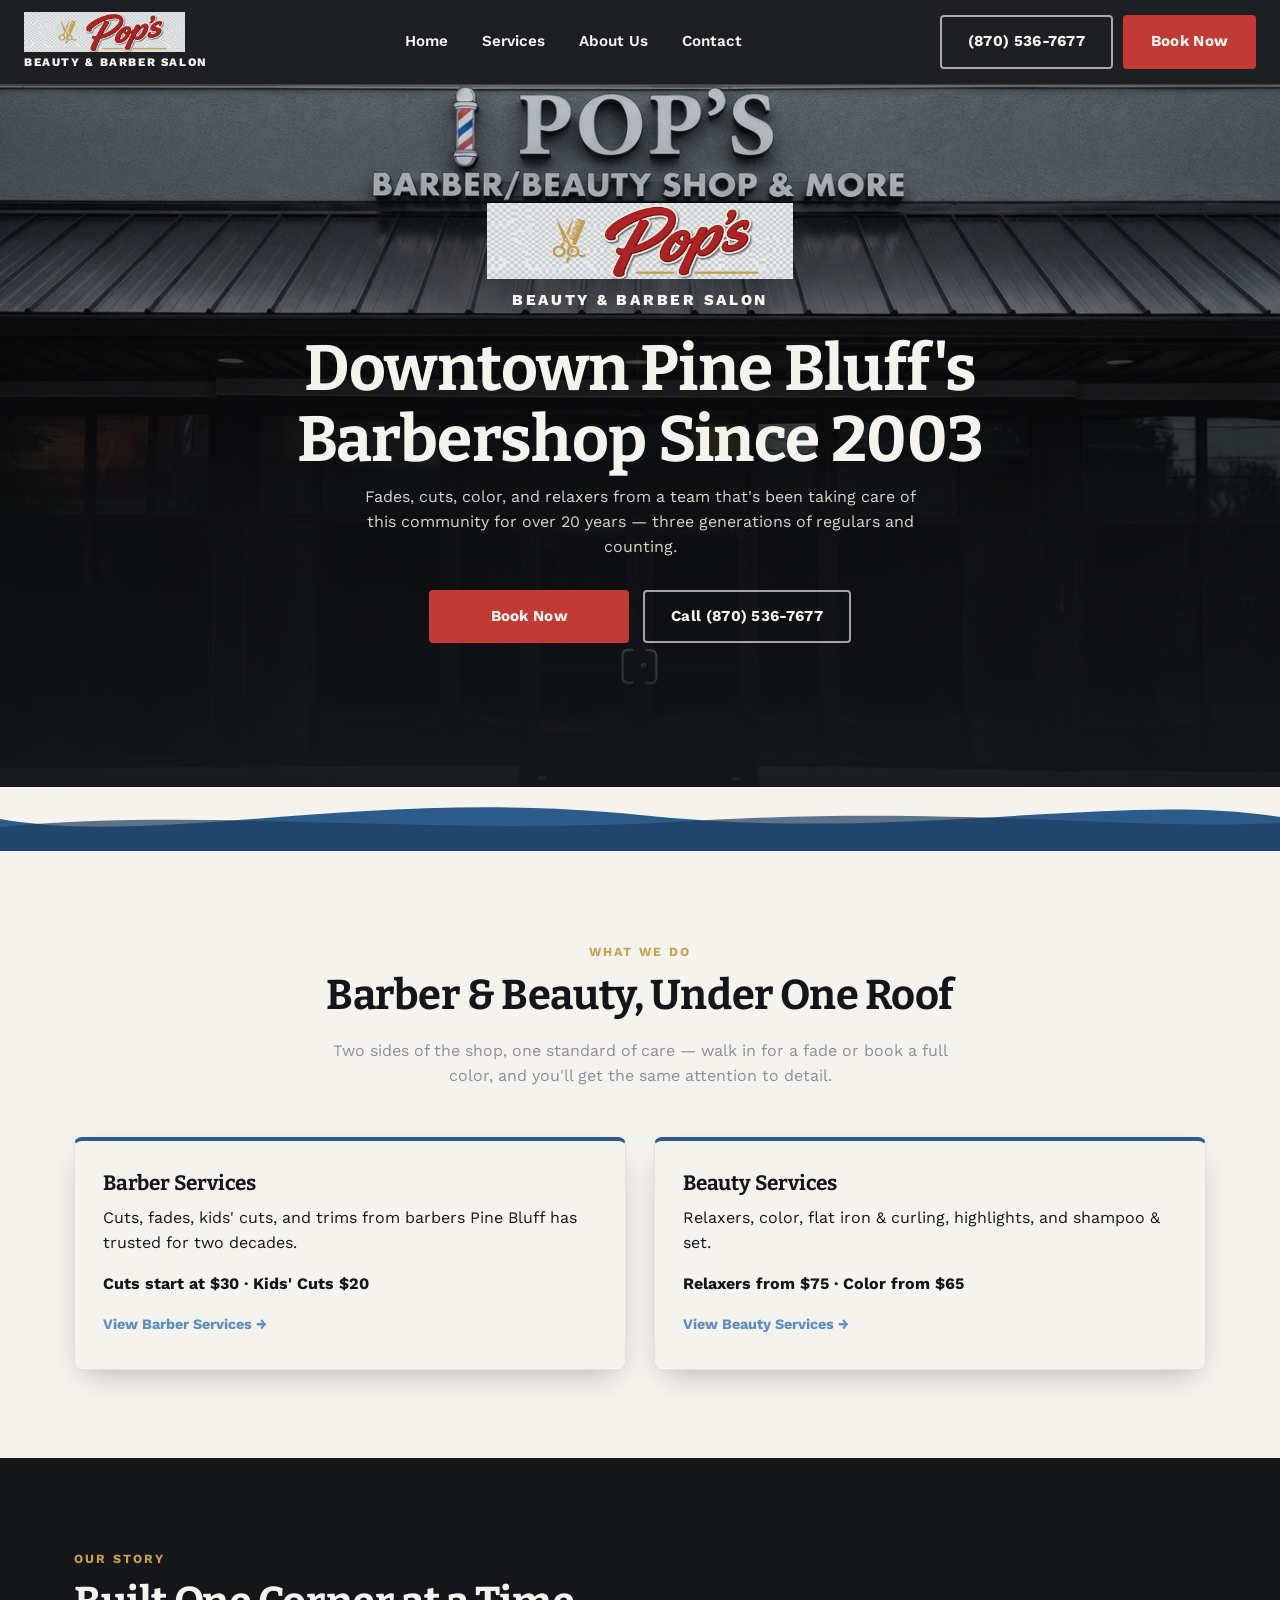
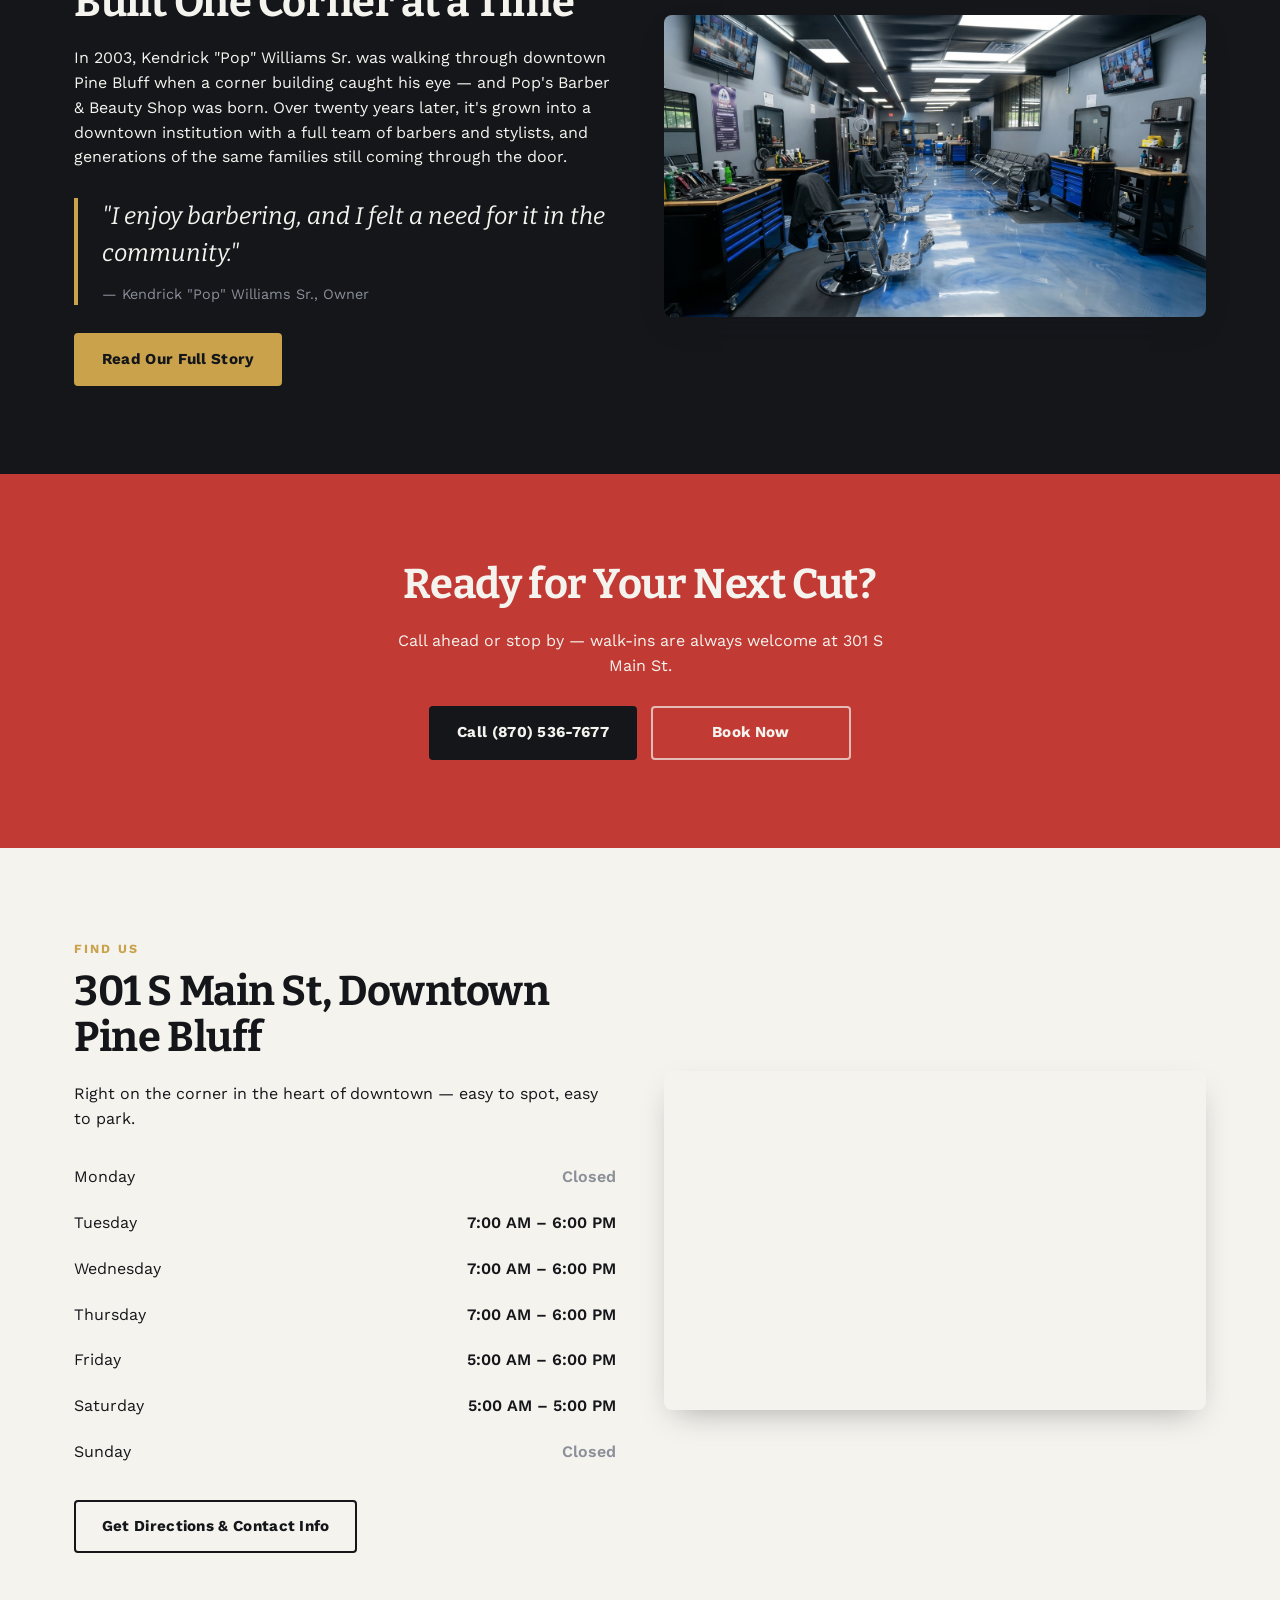
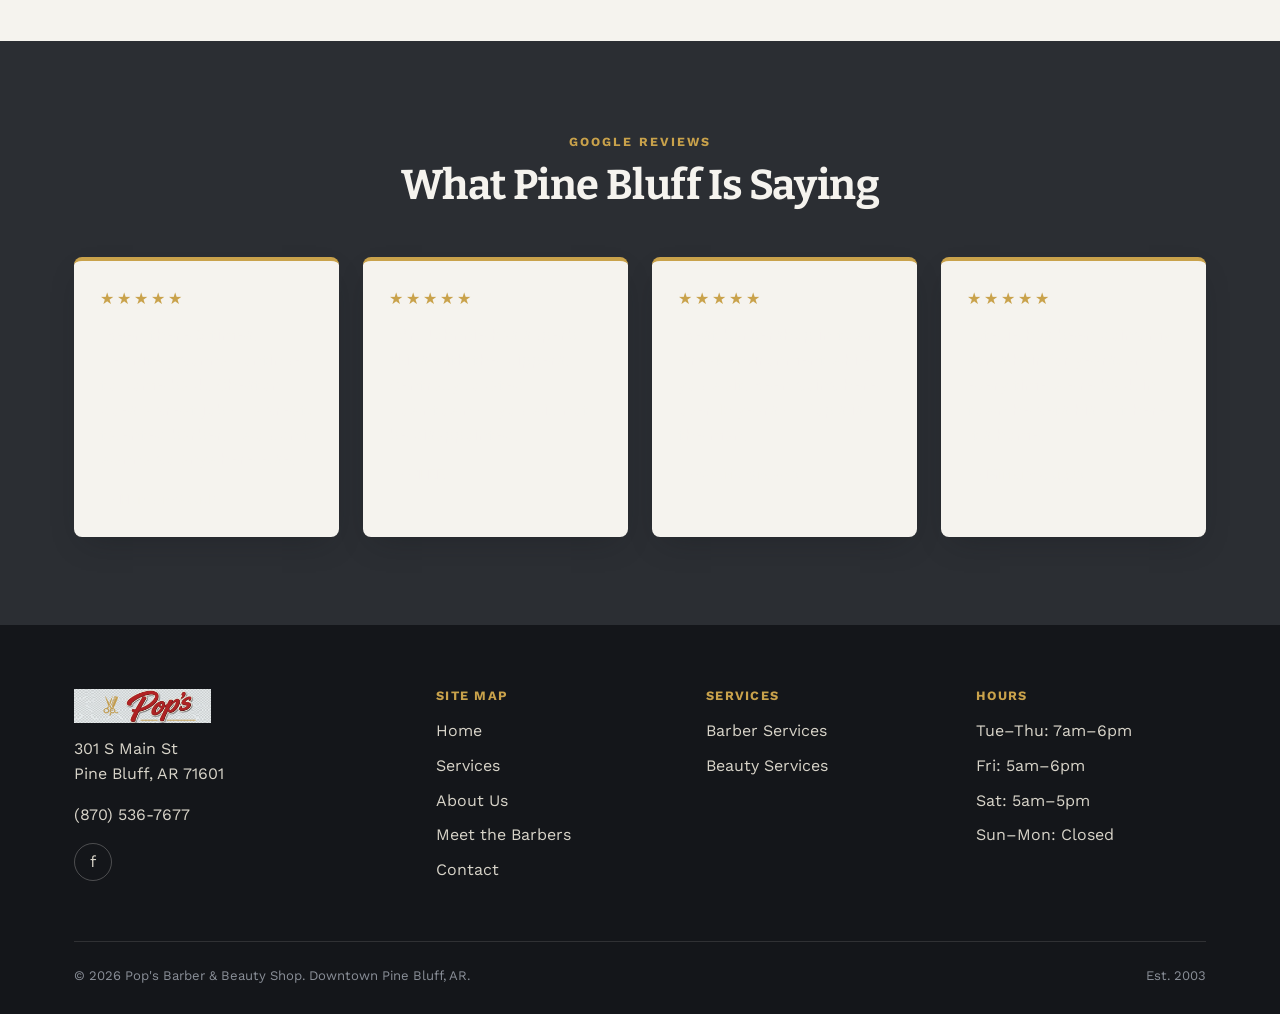
==== index.html @ 94d7596c "Add files via upload" ====
<!DOCTYPE html>
<html lang="en">
<head>
<meta charset="UTF-8">
<meta name="viewport" content="width=device-width, initial-scale=1.0">
<title>Pop's Barber & Beauty Shop | Downtown Pine Bluff, AR Since 2003</title>
<meta name="description" content="Pop's Barber & Beauty Shop has been downtown Pine Bluff's barbershop and beauty salon since 2003. Cuts, fades, color, relaxers & more at 301 S Main St. Call (870) 536-7677.">
<link rel="canonical" href="https://www.popsbarberandbeauty.com/">

<!-- Open Graph -->
<meta property="og:type" content="website">
<meta property="og:title" content="Pop's Barber & Beauty Shop | Downtown Pine Bluff, AR">
<meta property="og:description" content="A downtown Pine Bluff institution since 2003. Barber cuts, beauty services, and a community that's been coming back for over 20 years.">
<meta property="og:image" content="https://www.popsbarberandbeauty.com/assets/images/hero-exterior.webp">
<meta property="og:url" content="https://www.popsbarberandbeauty.com/">
<meta name="twitter:card" content="summary_large_image">

<link rel="preconnect" href="https://fonts.googleapis.com">
<link rel="preconnect" href="https://fonts.gstatic.com" crossorigin>
<link href="https://fonts.googleapis.com/css2?family=Bitter:wght@600;700;800&family=Work+Sans:wght@400;500;600;700;800&display=swap" rel="stylesheet">
<link rel="stylesheet" href="css/style.css">

<script type="application/ld+json">
{
  "@context": "https://schema.org",
  "@type": "HairSalon",
  "name": "Pop's Barber & Beauty Shop",
  "alternateName": "Pop's Barber/Beauty Shop & More",
  "image": "https://www.popsbarberandbeauty.com/assets/images/hero-exterior.webp",
  "telephone": "+1-870-536-7677",
  "priceRange": "$$",
  "address": {
    "@type": "PostalAddress",
    "streetAddress": "301 S Main St",
    "addressLocality": "Pine Bluff",
    "addressRegion": "AR",
    "postalCode": "71601",
    "addressCountry": "US"
  },
  "geo": { "@type": "GeoCoordinates", "latitude": 34.227029, "longitude": -92.003037 },
  "url": "https://www.popsbarberandbeauty.com/",
  "sameAs": ["https://www.facebook.com/PopsShop7677/"],
  "foundingDate": "2003",
  "founder": { "@type": "Person", "name": "Kendrick \"Pop\" Williams Sr." },
  "openingHoursSpecification": [
    { "@type": "OpeningHoursSpecification", "dayOfWeek": ["Tuesday","Wednesday","Thursday"], "opens": "07:00", "closes": "18:00" },
    { "@type": "OpeningHoursSpecification", "dayOfWeek": "Friday", "opens": "05:00", "closes": "18:00" },
    { "@type": "OpeningHoursSpecification", "dayOfWeek": "Saturday", "opens": "05:00", "closes": "17:00" }
  ]
}
</script>
</head>
<body>

<!-- ================= HEADER ================= -->
<header class="site-header">
  <div class="header-inner">
    <a href="index.html" class="brand">
      <img src="assets/images/logo.webp" alt="Pop's Barber & Beauty Shop" class="brand-logo">
      <span class="brand-tagline">Beauty &amp; Barber Salon</span>
    </a>

    <nav class="main-nav" aria-label="Primary">
      <ul>
        <li><a href="index.html">Home</a></li>
        <li class="has-dropdown">
          <a href="services.html">Services</a>
          <ul class="dropdown">
            <li><a href="services.html#barber">Barber Services</a></li>
            <li><a href="services.html#beauty">Beauty Services</a></li>
          </ul>
        </li>
        <li class="has-dropdown">
          <a href="about.html">About Us</a>
          <ul class="dropdown">
            <li><a href="about.html">Our Story</a></li>
            <li><a href="team.html">Meet the Barbers</a></li>
          </ul>
        </li>
        <li><a href="contact.html">Contact</a></li>
      </ul>
    </nav>

    <div class="header-actions">
      <a href="tel:+18705367677" class="btn btn-ghost header-call">(870) 536-7677</a>
      <a href="contact.html#book" class="btn btn-primary">Book Now</a>
    </div>

    <button class="hamburger" id="hamburgerBtn" aria-label="Open menu" aria-expanded="false" aria-controls="mobileMenu">
      <span></span><span></span><span></span>
    </button>
  </div>

  <div class="mobile-menu" id="mobileMenu">
    <div class="container">
      <ul class="mobile-accordion">
        <li><a class="mobile-top-link" href="index.html">Home</a></li>
        <li>
          <button class="mobile-accordion-toggle" aria-expanded="false" aria-controls="mobileServices">
            Services <span class="chev">&#9662;</span>
          </button>
          <ul class="mobile-sub" id="mobileServices">
            <li><a href="services.html#barber">Barber Services</a></li>
            <li><a href="services.html#beauty">Beauty Services</a></li>
          </ul>
        </li>
        <li>
          <button class="mobile-accordion-toggle" aria-expanded="false" aria-controls="mobileAbout">
            About Us <span class="chev">&#9662;</span>
          </button>
          <ul class="mobile-sub" id="mobileAbout">
            <li><a href="about.html">Our Story</a></li>
            <li><a href="team.html">Meet the Barbers</a></li>
          </ul>
        </li>
        <li><a class="mobile-top-link" href="contact.html">Contact</a></li>
      </ul>
      <div class="mobile-cta-row">
        <a href="tel:+18705367677" class="btn btn-ghost">Call (870) 536-7677</a>
        <a href="contact.html#book" class="btn btn-primary">Book Now</a>
      </div>
    </div>
  </div>
</header>

<!-- ================= HERO ================= -->
<section class="hero" style="background-image:url('assets/images/hero-exterior.webp');">
  <div class="hero-inner">
    <img src="assets/images/logo.webp" alt="" class="hero-logo">
    <p class="hero-tagline">Beauty &amp; Barber Salon</p>
    <h1 class="hero-headline">Downtown Pine Bluff's Barbershop Since 2003</h1>
    <p class="hero-sub">Fades, cuts, color, and relaxers from a team that's been taking care of this community for over 20 years — three generations of regulars and counting.</p>
    <div class="hero-ctas">
      <a href="contact.html#book" class="btn btn-primary">Book Now</a>
      <a href="tel:+18705367677" class="btn btn-ghost">Call (870) 536-7677</a>
    </div>
  </div>
</section>

<div class="wave-divider">
  <svg viewBox="0 0 1200 64" preserveAspectRatio="none" xmlns="http://www.w3.org/2000/svg">
    <path d="M0,32 C150,60 350,0 600,28 C850,56 1050,4 1200,30 L1200,64 L0,64 Z" fill="#2E5C8A"></path>
    <path d="M0,40 C200,20 400,50 650,34 C900,18 1050,44 1200,36 L1200,64 L0,64 Z" fill="#1D3E5E" opacity="0.7"></path>
  </svg>
</div>

<!-- ================= SERVICES TEASER ================= -->
<section>
  <div class="container">
    <div class="section-head">
      <span class="eyebrow">What We Do</span>
      <h2>Barber &amp; Beauty, Under One Roof</h2>
      <p>Two sides of the shop, one standard of care — walk in for a fade or book a full color, and you'll get the same attention to detail.</p>
    </div>
    <div class="grid-3" style="grid-template-columns: 1fr 1fr;">
      <div class="card">
        <h3>Barber Services</h3>
        <p>Cuts, fades, kids' cuts, and trims from barbers Pine Bluff has trusted for two decades.</p>
        <p style="font-weight:700;">Cuts start at $30 &middot; Kids' Cuts $20</p>
        <a href="services.html#barber" class="card-link">View Barber Services &rarr;</a>
      </div>
      <div class="card">
        <h3>Beauty Services</h3>
        <p>Relaxers, color, flat iron &amp; curling, highlights, and shampoo &amp; set.</p>
        <p style="font-weight:700;">Relaxers from $75 &middot; Color from $65</p>
        <a href="services.html#beauty" class="card-link">View Beauty Services &rarr;</a>
      </div>
    </div>
  </div>
</section>

<!-- ================= ABOUT TEASER ================= -->
<section class="section-dark">
  <div class="container grid-2">
    <div>
      <span class="eyebrow">Our Story</span>
      <h2>Built One Corner at a Time</h2>
      <p>In 2003, Kendrick "Pop" Williams Sr. was walking through downtown Pine Bluff when a corner building caught his eye — and Pop's Barber &amp; Beauty Shop was born. Over twenty years later, it's grown into a downtown institution with a full team of barbers and stylists, and generations of the same families still coming through the door.</p>
      <blockquote class="pull-quote">
        "I enjoy barbering, and I felt a need for it in the community."
        <cite>— Kendrick "Pop" Williams Sr., Owner</cite>
      </blockquote>
      <a href="about.html" class="btn btn-brass">Read Our Full Story</a>
    </div>
    <div>
      <img src="assets/images/interior-wide-shot.webp" alt="Inside Pop's Barber & Beauty Shop, downtown Pine Bluff, Arkansas" style="border-radius:8px; box-shadow: var(--shadow-card);">
    </div>
  </div>
</section>

<!-- ================= BOOKING / CTA BAND ================= -->
<section class="cta-band">
  <div class="container">
    <h2>Ready for Your Next Cut?</h2>
    <p style="max-width:520px;margin:0 auto 28px;">Call ahead or stop by — walk-ins are always welcome at 301 S Main St.</p>
    <div class="hero-ctas">
      <a href="tel:+18705367677" class="btn" style="background:var(--ink);color:var(--cream);">Call (870) 536-7677</a>
      <a href="contact.html#book" class="btn btn-ghost">Book Now</a>
    </div>
  </div>
</section>

<!-- ================= LOCATION & HOURS ================= -->
<section>
  <div class="container grid-2">
    <div>
      <span class="eyebrow">Find Us</span>
      <h2>301 S Main St, Downtown Pine Bluff</h2>
      <p>Right on the corner in the heart of downtown — easy to spot, easy to park.</p>
      <table class="hours-table" style="margin:24px 0; color:var(--ink);">
        <tr class="closed"><td>Monday</td><td>Closed</td></tr>
        <tr><td>Tuesday</td><td>7:00 AM – 6:00 PM</td></tr>
        <tr><td>Wednesday</td><td>7:00 AM – 6:00 PM</td></tr>
        <tr><td>Thursday</td><td>7:00 AM – 6:00 PM</td></tr>
        <tr><td>Friday</td><td>5:00 AM – 6:00 PM</td></tr>
        <tr><td>Saturday</td><td>5:00 AM – 5:00 PM</td></tr>
        <tr class="closed"><td>Sunday</td><td>Closed</td></tr>
      </table>
      <a href="contact.html" class="btn btn-outline-dark">Get Directions &amp; Contact Info</a>
    </div>
    <div>
      <iframe class="map-frame" loading="lazy" referrerpolicy="no-referrer-when-downgrade"
        src="https://www.google.com/maps?q=301+S+Main+St,+Pine+Bluff,+AR+71601&output=embed"
        title="Map to Pop's Barber & Beauty Shop"></iframe>
    </div>
  </div>
</section>

<!-- ================= REVIEWS ================= -->
<section class="section-charcoal">
  <div class="container">
    <div class="section-head">
      <span class="eyebrow">Google Reviews</span>
      <h2>What Pine Bluff Is Saying</h2>
    </div>
    <div class="review-grid">
      <div class="review-card">
        <div class="stars">&#9733;&#9733;&#9733;&#9733;&#9733;</div>
        <p>"Been there 3 times. Definitely gonna continue to come back. Cheston does a great job — a great, talented barber. I wouldn't wanna go anywhere else."</p>
        <div class="review-author">— Hunter Couch</div>
      </div>
      <div class="review-card">
        <div class="stars">&#9733;&#9733;&#9733;&#9733;&#9733;</div>
        <p>"Mr. Johnnie has superb skills with the clippers. Centrally located downtown — you will not be disappointed."</p>
        <div class="review-author">— VLEE</div>
      </div>
      <div class="review-card">
        <div class="stars">&#9733;&#9733;&#9733;&#9733;&#9733;</div>
        <p>"Best barbershop in town. Great environment while you wait. Been going here over 15 years — Pop's is the man."</p>
        <div class="review-author">— Cedric Graves</div>
      </div>
      <div class="review-card">
        <div class="stars">&#9733;&#9733;&#9733;&#9733;&#9733;</div>
        <p>"Stevie has been doing my son's hair for years, and every time we're back in town he gets his cut here. It's home."</p>
        <div class="review-author">— Miriam Suggs</div>
      </div>
    </div>
  </div>
</section>

<!-- ================= FOOTER / SITEMAP ================= -->
<footer class="site-footer">
  <div class="container">
    <div class="footer-grid">
      <div class="footer-col">
        <img src="assets/images/logo.webp" alt="Pop's Barber & Beauty Shop" class="footer-logo">
        <p>301 S Main St<br>Pine Bluff, AR 71601</p>
        <p><a href="tel:+18705367677">(870) 536-7677</a></p>
        <div class="footer-social">
          <a href="https://www.facebook.com/PopsShop7677/" aria-label="Pop's on Facebook" target="_blank" rel="noopener">f</a>
        </div>
      </div>
      <div class="footer-col">
        <h4>Site Map</h4>
        <ul>
          <li><a href="index.html">Home</a></li>
          <li><a href="services.html">Services</a></li>
          <li><a href="about.html">About Us</a></li>
          <li><a href="team.html">Meet the Barbers</a></li>
          <li><a href="contact.html">Contact</a></li>
        </ul>
      </div>
      <div class="footer-col">
        <h4>Services</h4>
        <ul>
          <li><a href="services.html#barber">Barber Services</a></li>
          <li><a href="services.html#beauty">Beauty Services</a></li>
        </ul>
      </div>
      <div class="footer-col">
        <h4>Hours</h4>
        <ul>
          <li>Tue–Thu: 7am–6pm</li>
          <li>Fri: 5am–6pm</li>
          <li>Sat: 5am–5pm</li>
          <li>Sun–Mon: Closed</li>
        </ul>
      </div>
    </div>
    <div class="footer-bottom">
      <span>&copy; 2026 Pop's Barber &amp; Beauty Shop. Downtown Pine Bluff, AR.</span>
      <span>Est. 2003</span>
    </div>
  </div>
</footer>

<script src="js/main.js"></script>
</body>
</html>
---- css/style.css ----
/* =========================================================
   POP'S BARBER & BEAUTY SHOP — Design System
   Palette pulled from the shop's own logo (red/brass) and
   the actual epoxy floor in the shop (marble blue).
   ========================================================= */

:root {
  --ink: #14161A;
  --ink-soft: #1F2227;
  --charcoal: #2B2E33;
  --slate: #8A8F98;
  --cream: #F5F3EE;
  --cream-dim: #D8D4C9;
  --pop-red: #C23A34;
  --pop-red-dark: #8F2A26;
  --brass: #C9A24B;
  --brass-light: #E4C878;
  --marble-blue: #2E5C8A;
  --marble-blue-light: #5B8FC0;
  --marble-blue-dark: #1D3E5E;

  --font-display: "Bitter", Georgia, serif;
  --font-body: "Work Sans", -apple-system, BlinkMacSystemFont, sans-serif;

  --radius-sm: 4px;
  --radius-md: 8px;
  --header-h: 84px;

  --shadow-card: 0 12px 30px -12px rgba(20, 22, 26, 0.35);
}

* { box-sizing: border-box; }

html {
  scroll-behavior: smooth;
  scroll-padding-top: calc(var(--header-h) + 16px);
}

@media (prefers-reduced-motion: reduce) {
  html { scroll-behavior: auto; }
  * { animation-duration: 0.001ms !important; transition-duration: 0.001ms !important; }
}

body {
  margin: 0;
  font-family: var(--font-body);
  background: var(--cream);
  color: var(--ink);
  line-height: 1.55;
  -webkit-font-smoothing: antialiased;
}

img { max-width: 100%; display: block; }

a { color: inherit; text-decoration: none; }

h1, h2, h3, h4 {
  font-family: var(--font-display);
  font-weight: 700;
  line-height: 1.1;
  margin: 0 0 0.5em;
  letter-spacing: -0.01em;
}

h1 { font-size: clamp(2.4rem, 5vw, 4rem); }
h2 { font-size: clamp(1.9rem, 3.4vw, 2.6rem); }
h3 { font-size: 1.3rem; }

p { margin: 0 0 1em; }

.eyebrow {
  display: inline-block;
  font-family: var(--font-body);
  font-size: 0.78rem;
  font-weight: 700;
  letter-spacing: 0.16em;
  text-transform: uppercase;
  color: var(--brass);
  margin-bottom: 0.9em;
}

.container {
  max-width: 1180px;
  margin: 0 auto;
  padding: 0 24px;
}

:focus-visible {
  outline: 3px solid var(--brass);
  outline-offset: 3px;
}

/* ---------- Buttons ---------- */
.btn {
  display: inline-flex;
  align-items: center;
  justify-content: center;
  gap: 0.5em;
  padding: 0.85em 1.7em;
  border-radius: var(--radius-sm);
  font-weight: 700;
  font-size: 0.95rem;
  letter-spacing: 0.02em;
  border: 2px solid transparent;
  cursor: pointer;
  transition: transform 0.15s ease, background 0.15s ease, border-color 0.15s ease, color 0.15s ease;
}
.btn:hover { transform: translateY(-2px); }

.btn-primary {
  background: var(--pop-red);
  color: var(--cream);
  border-color: var(--pop-red);
}
.btn-primary:hover { background: var(--pop-red-dark); border-color: var(--pop-red-dark); }

.btn-ghost {
  background: transparent;
  color: var(--cream);
  border-color: rgba(245, 243, 238, 0.65);
}
.btn-ghost:hover { background: rgba(245, 243, 238, 0.12); border-color: var(--cream); }

.btn-outline-dark {
  background: transparent;
  color: var(--ink);
  border-color: var(--ink);
}
.btn-outline-dark:hover { background: var(--ink); color: var(--cream); }

.btn-brass {
  background: var(--brass);
  color: var(--ink);
  border-color: var(--brass);
}
.btn-brass:hover { background: var(--brass-light); border-color: var(--brass-light); }

/* =========================================================
   HEADER / NAV
   ========================================================= */
.site-header {
  position: sticky;
  top: 0;
  z-index: 100;
  background: rgba(20, 22, 26, 0.96);
  backdrop-filter: blur(6px);
  border-bottom: 1px solid rgba(201, 162, 75, 0.25);
}

.header-inner {
  max-width: 1280px;
  margin: 0 auto;
  padding: 0 24px;
  height: var(--header-h);
  display: flex;
  align-items: center;
  justify-content: space-between;
  gap: 24px;
}

.brand {
  display: flex;
  flex-direction: column;
  align-items: flex-start;
  gap: 2px;
  flex-shrink: 0;
}
.brand-logo { height: 40px; width: auto; }
.brand-tagline {
  color: var(--cream);
  font-weight: 800;
  font-size: 0.72rem;
  letter-spacing: 0.14em;
  text-transform: uppercase;
}

.main-nav { display: flex; }
.main-nav > ul {
  list-style: none;
  display: flex;
  gap: 6px;
  margin: 0;
  padding: 0;
}
.main-nav > ul > li { position: relative; }
.main-nav > ul > li > a {
  display: block;
  padding: 10px 14px;
  color: var(--cream);
  font-weight: 600;
  font-size: 0.95rem;
  border-radius: var(--radius-sm);
  position: relative;
}
.main-nav > ul > li > a::after {
  content: "";
  position: absolute;
  left: 14px;
  right: 14px;
  bottom: 6px;
  height: 2px;
  background: var(--brass);
  transform: scaleX(0);
  transform-origin: left;
  transition: transform 0.2s ease;
}
.main-nav > ul > li > a:hover::after,
.main-nav > ul > li.open > a::after { transform: scaleX(1); }

.dropdown {
  list-style: none;
  margin: 0;
  padding: 10px;
  position: absolute;
  top: calc(100% + 10px);
  left: 0;
  min-width: 220px;
  background: var(--ink-soft);
  border: 1px solid rgba(201, 162, 75, 0.3);
  border-top: 3px solid var(--marble-blue);
  border-radius: var(--radius-md);
  box-shadow: var(--shadow-card);
  opacity: 0;
  visibility: hidden;
  transform: translateY(6px);
  transition: opacity 0.18s ease, transform 0.18s ease, visibility 0.18s ease;
}
.has-dropdown:hover > .dropdown,
.has-dropdown:focus-within > .dropdown {
  opacity: 1;
  visibility: visible;
  transform: translateY(0);
}
.dropdown li a {
  display: block;
  padding: 10px 12px;
  border-radius: var(--radius-sm);
  color: var(--cream-dim);
  font-size: 0.9rem;
  font-weight: 500;
}
.dropdown li a:hover { background: rgba(201, 162, 75, 0.14); color: var(--brass-light); }

.header-actions { display: flex; align-items: center; gap: 10px; flex-shrink: 0; }
.header-call { white-space: nowrap; }

.hamburger {
  display: none;
  flex-direction: column;
  justify-content: center;
  gap: 5px;
  width: 40px;
  height: 40px;
  background: transparent;
  border: 1px solid rgba(245,243,238,0.4);
  border-radius: var(--radius-sm);
  cursor: pointer;
}
.hamburger span {
  display: block;
  height: 2px;
  background: var(--cream);
  margin: 0 8px;
  transition: transform 0.2s ease, opacity 0.2s ease;
}
.hamburger[aria-expanded="true"] span:nth-child(1) { transform: translateY(7px) rotate(45deg); }
.hamburger[aria-expanded="true"] span:nth-child(2) { opacity: 0; }
.hamburger[aria-expanded="true"] span:nth-child(3) { transform: translateY(-7px) rotate(-45deg); }

.mobile-menu {
  display: none;
  background: var(--ink-soft);
  border-top: 1px solid rgba(201,162,75,0.2);
}
.mobile-menu.open { display: block; }
.mobile-menu .container { padding: 18px 24px 28px; }
.mobile-accordion { list-style: none; margin: 0; padding: 0; }
.mobile-accordion > li { border-bottom: 1px solid rgba(245,243,238,0.08); }
.mobile-top-link, .mobile-accordion-toggle {
  width: 100%;
  display: flex;
  align-items: center;
  justify-content: space-between;
  background: none;
  border: none;
  color: var(--cream);
  font-family: var(--font-body);
  font-size: 1rem;
  font-weight: 600;
  padding: 14px 4px;
  cursor: pointer;
  text-align: left;
}
.mobile-accordion-toggle .chev { transition: transform 0.2s ease; color: var(--brass); }
.mobile-accordion-toggle[aria-expanded="true"] .chev { transform: rotate(180deg); }
.mobile-sub {
  list-style: none;
  margin: 0 0 12px;
  padding: 0 0 0 14px;
  display: none;
}
.mobile-sub.open { display: block; }
.mobile-sub li a { display: block; padding: 10px 0; color: var(--cream-dim); font-size: 0.92rem; }
.mobile-cta-row { display: flex; flex-direction: column; gap: 10px; margin-top: 16px; }

@media (max-width: 900px) {
  .main-nav, .header-actions { display: none; }
  .hamburger { display: flex; }
}

/* =========================================================
   HERO
   ========================================================= */
.hero {
  position: relative;
  min-height: 78vh;
  display: flex;
  align-items: flex-end;
  background-color: var(--ink);
  background-size: cover;
  background-position: center;
  overflow: hidden;
}
.hero::before {
  content: "";
  position: absolute;
  inset: 0;
  background: linear-gradient(180deg, rgba(20,22,26,0.15) 0%, rgba(20,22,26,0.35) 45%, rgba(20,22,26,0.92) 100%);
}
.hero-inner {
  position: relative;
  z-index: 2;
  width: 100%;
  padding: 0 24px 56px;
  max-width: 1180px;
  margin: 0 auto;
  text-align: center;
  color: var(--cream);
}
.hero-logo { height: 76px; width: auto; margin: 0 auto 10px; }
.hero-tagline {
  font-weight: 800;
  letter-spacing: 0.18em;
  text-transform: uppercase;
  font-size: 0.95rem;
  margin-bottom: 22px;
}
.hero-headline { max-width: 780px; margin: 0 auto 10px; }
.hero-sub { max-width: 560px; margin: 0 auto 30px; color: var(--cream-dim); }
.hero-ctas { display: flex; flex-wrap: wrap; gap: 14px; justify-content: center; }
.hero-ctas .btn { min-width: 200px; }

/* Signature marble-wave divider — echoes the real epoxy floor */
.wave-divider {
  display: block;
  width: 100%;
  height: 64px;
  line-height: 0;
}
.wave-divider svg { width: 100%; height: 100%; display: block; }

/* =========================================================
   SECTIONS (shared)
   ========================================================= */
section { padding: 88px 0; }
.section-dark { background: var(--ink); color: var(--cream); }
.section-charcoal { background: var(--charcoal); color: var(--cream); }
.section-head { max-width: 640px; margin: 0 auto 48px; text-align: center; }
.section-head p { color: var(--slate); }
.section-dark .section-head p, .section-charcoal .section-head p { color: var(--cream-dim); }

.grid-3 { display: grid; grid-template-columns: repeat(3, 1fr); gap: 28px; }
.grid-2 { display: grid; grid-template-columns: 1fr 1fr; gap: 48px; align-items: center; }
@media (max-width: 860px) {
  .grid-3 { grid-template-columns: 1fr; }
  .grid-2 { grid-template-columns: 1fr; gap: 32px; }
}

/* Service teaser cards */
.card {
  background: var(--cream);
  border: 1px solid rgba(20,22,26,0.08);
  border-top: 4px solid var(--marble-blue);
  border-radius: var(--radius-md);
  padding: 32px 28px;
  box-shadow: var(--shadow-card);
}
.section-dark .card, .section-charcoal .card {
  background: var(--ink-soft);
  border-color: rgba(245,243,238,0.08);
  color: var(--cream);
}
.card-icon { width: 44px; height: 44px; margin-bottom: 16px; color: var(--brass); }
.card a.card-link { color: var(--marble-blue-light); font-weight: 700; font-size: 0.9rem; }
.section-dark .card a.card-link, .section-charcoal .card a.card-link { color: var(--brass-light); }

/* Pull quote */
.pull-quote {
  font-family: var(--font-display);
  font-size: 1.5rem;
  font-style: italic;
  border-left: 4px solid var(--brass);
  padding-left: 24px;
  color: var(--ink);
  margin: 28px 0;
}
.section-dark .pull-quote, .section-charcoal .pull-quote { color: var(--cream); }
.pull-quote cite { display: block; font-style: normal; font-size: 0.9rem; color: var(--slate); margin-top: 10px; font-family: var(--font-body); }

/* Hours table */
.hours-table { width: 100%; border-collapse: collapse; }
.hours-table td { padding: 10px 0; border-bottom: 1px solid rgba(245,243,238,0.12); }
.hours-table td:last-child { text-align: right; font-weight: 600; }
.hours-table tr.closed td:last-child { color: var(--slate); }

/* Reviews */
.review-grid { display: grid; grid-template-columns: repeat(auto-fit, minmax(260px, 1fr)); gap: 24px; }
.review-card {
  background: var(--cream);
  border-radius: var(--radius-md);
  padding: 26px;
  box-shadow: var(--shadow-card);
  border-top: 4px solid var(--brass);
}
.stars { color: var(--brass); letter-spacing: 3px; margin-bottom: 12px; font-size: 1rem; }
.review-author { font-weight: 700; margin-top: 14px; font-size: 0.92rem; }

/* Map / location */
.map-frame {
  width: 100%;
  aspect-ratio: 16 / 10;
  border: 0;
  border-radius: var(--radius-md);
  overflow: hidden;
  box-shadow: var(--shadow-card);
}

/* Pricing tables */
.price-table { width: 100%; border-collapse: collapse; margin: 24px 0 40px; }
.price-table th {
  text-align: left;
  font-family: var(--font-display);
  font-size: 1.1rem;
  padding: 14px 0 10px;
  border-bottom: 2px solid var(--brass);
  color: var(--ink);
}
.price-table td {
  padding: 14px 0;
  border-bottom: 1px solid rgba(20,22,26,0.1);
}
.price-table td:last-child { text-align: right; font-weight: 700; color: var(--pop-red); white-space: nowrap; }

/* Team cards */
.team-card { text-align: center; }
.team-photo {
  width: 100%;
  aspect-ratio: 1;
  border-radius: var(--radius-md);
  background: var(--charcoal);
  display: flex;
  align-items: center;
  justify-content: center;
  color: var(--brass);
  font-family: var(--font-display);
  font-size: 3rem;
  margin-bottom: 18px;
  overflow: hidden;
}
.team-name { margin-bottom: 2px; }
.team-role { color: var(--pop-red); font-weight: 700; font-size: 0.85rem; letter-spacing: 0.08em; text-transform: uppercase; margin-bottom: 10px; }

/* Page hero (non-home pages) */
.page-hero {
  background: var(--ink);
  color: var(--cream);
  padding: 64px 0 48px;
  text-align: center;
  border-bottom: 1px solid rgba(201,162,75,0.25);
}
.page-hero p { color: var(--cream-dim); max-width: 560px; margin: 0 auto; }

/* CTA band */
.cta-band {
  background: var(--pop-red);
  color: var(--cream);
  text-align: center;
}
.cta-band h2 { color: var(--cream); }
.cta-band .btn-ghost { border-color: rgba(245,243,238,0.7); }

/* =========================================================
   FOOTER / SITEMAP
   ========================================================= */
.site-footer { background: var(--ink); color: var(--cream-dim); padding: 64px 0 28px; }
.footer-grid {
  display: grid;
  grid-template-columns: 1.4fr 1fr 1fr 1fr;
  gap: 40px;
  margin-bottom: 48px;
}
@media (max-width: 800px) {
  .footer-grid { grid-template-columns: 1fr 1fr; }
}
.footer-logo { height: 34px; margin-bottom: 14px; }
.footer-col h4 {
  color: var(--brass);
  font-family: var(--font-body);
  font-size: 0.8rem;
  letter-spacing: 0.1em;
  text-transform: uppercase;
  margin-bottom: 16px;
}
.footer-col ul { list-style: none; margin: 0; padding: 0; }
.footer-col li { margin-bottom: 10px; }
.footer-col a:hover { color: var(--brass-light); }
.footer-social { display: flex; gap: 12px; margin-top: 16px; }
.footer-social a {
  width: 38px; height: 38px;
  border: 1px solid rgba(245,243,238,0.25);
  border-radius: 50%;
  display: flex; align-items: center; justify-content: center;
}
.footer-social a:hover { border-color: var(--brass); color: var(--brass); }
.footer-bottom {
  border-top: 1px solid rgba(245,243,238,0.12);
  padding-top: 24px;
  display: flex;
  justify-content: space-between;
  flex-wrap: wrap;
  gap: 12px;
  font-size: 0.82rem;
  color: var(--slate);
}

/* Utility */
.text-center { text-align: center; }
.mt-0 { margin-top: 0; }
.visually-hidden {
  position: absolute; width: 1px; height: 1px; overflow: hidden;
  clip: rect(0,0,0,0); white-space: nowrap;
}
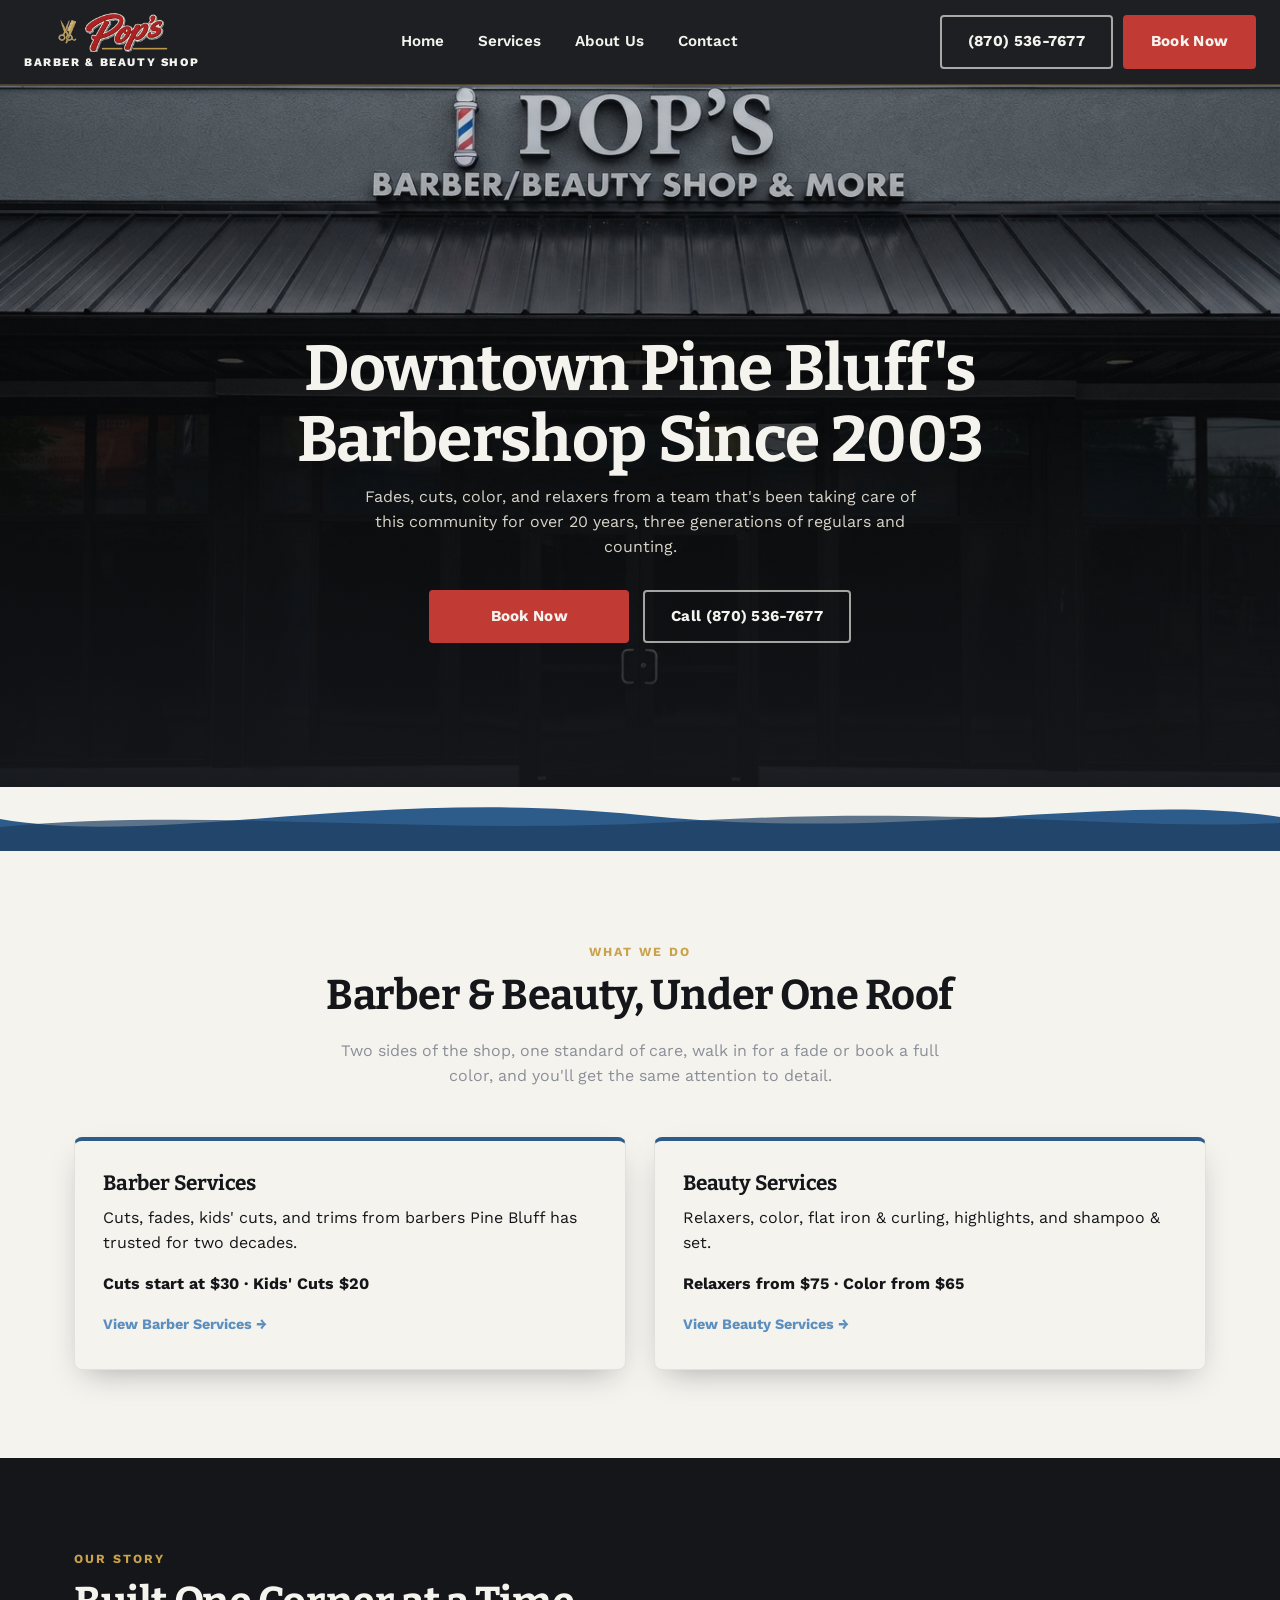
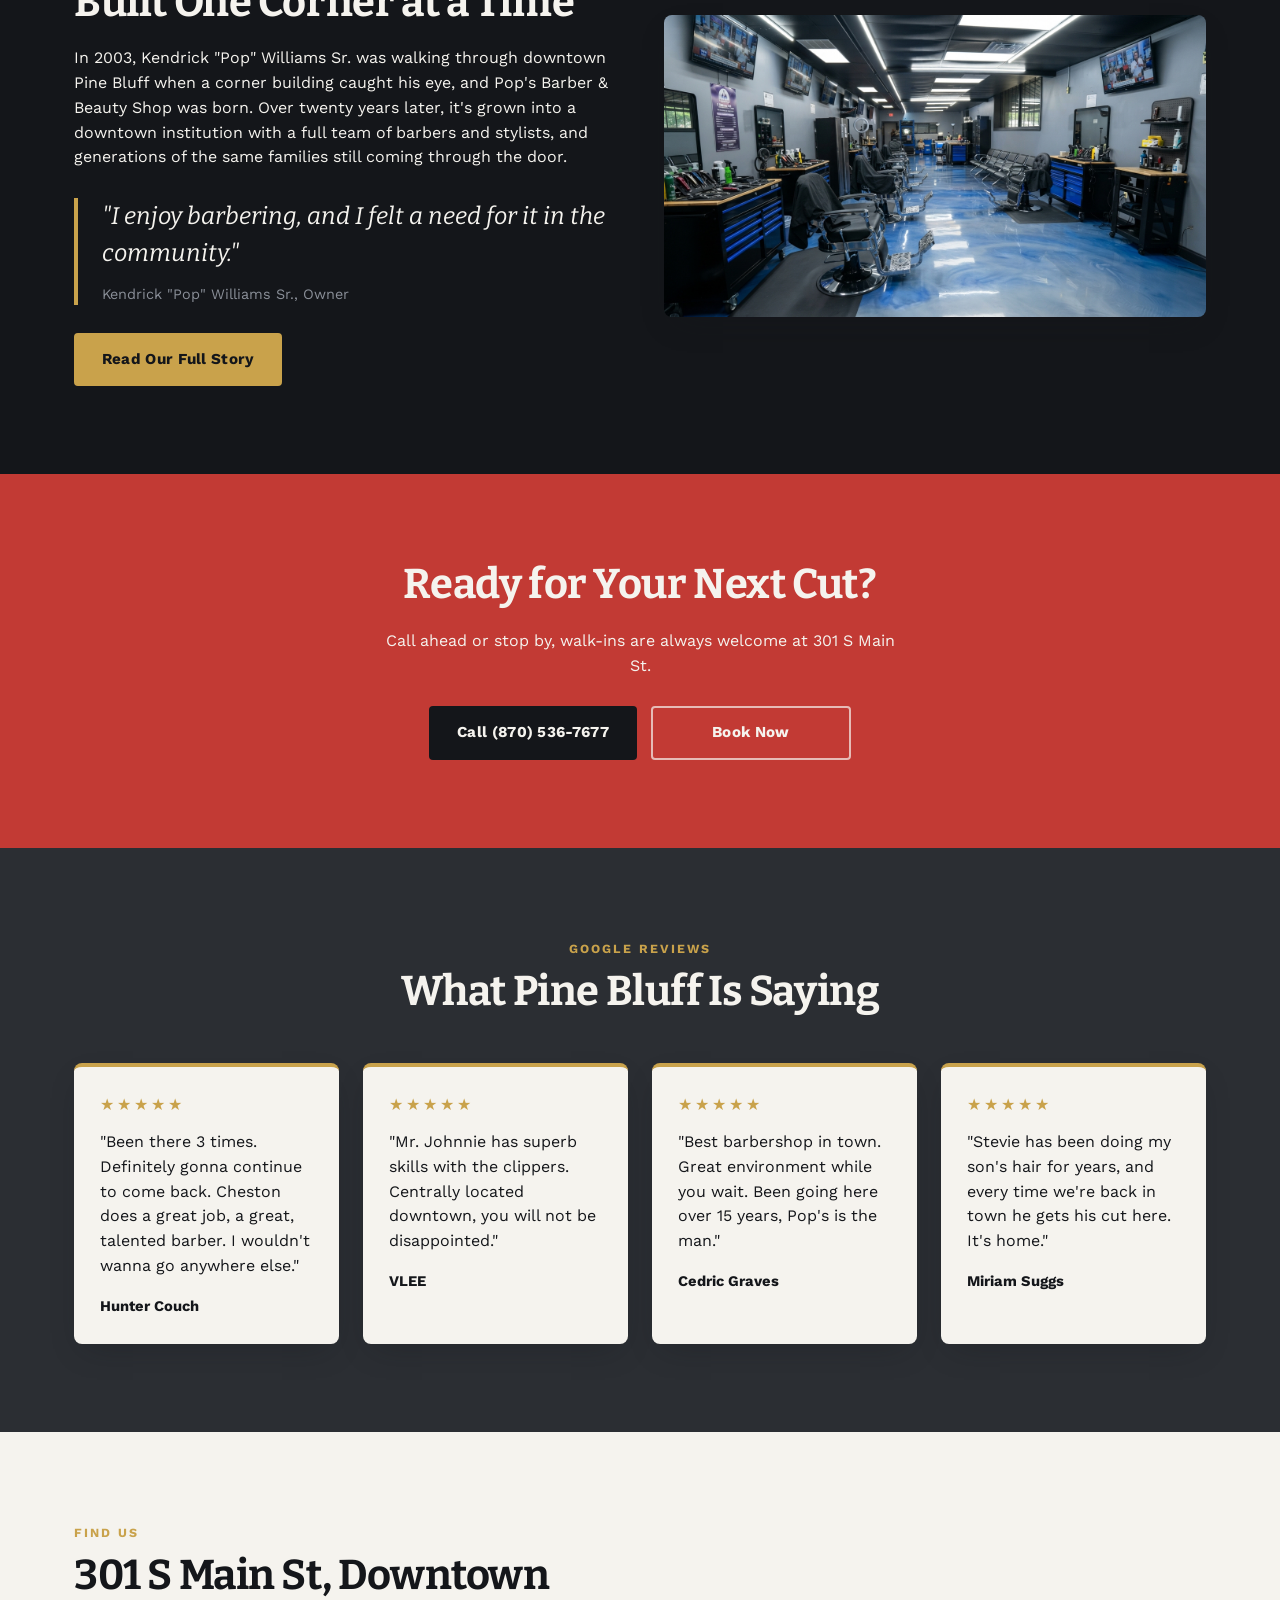
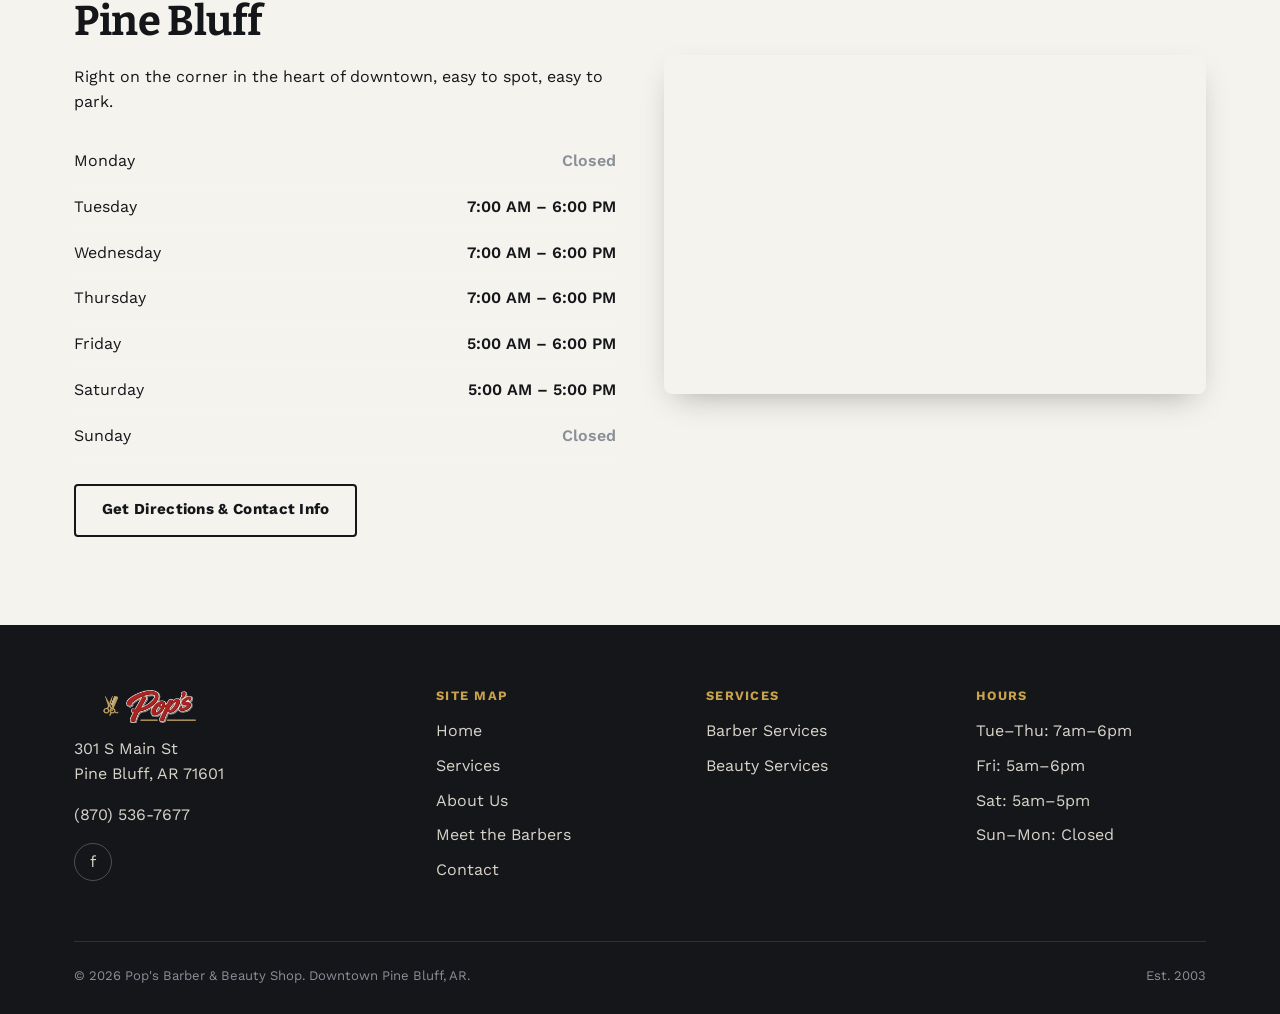
==== commit 5c7bc87f: "Add files via upload" ====
--- a/index.html
+++ b/index.html
@@ -57,7 +57,7 @@
   <div class="header-inner">
     <a href="index.html" class="brand">
       <img src="assets/images/logo.webp" alt="Pop's Barber & Beauty Shop" class="brand-logo">
-      <span class="brand-tagline">Beauty &amp; Barber Salon</span>
+      <span class="brand-tagline">Barber &amp; Beauty Shop</span>
     </a>
 
     <nav class="main-nav" aria-label="Primary">
@@ -126,10 +126,8 @@
 <!-- ================= HERO ================= -->
 <section class="hero" style="background-image:url('assets/images/hero-exterior.webp');">
   <div class="hero-inner">
-    <img src="assets/images/logo.webp" alt="" class="hero-logo">
-    <p class="hero-tagline">Beauty &amp; Barber Salon</p>
     <h1 class="hero-headline">Downtown Pine Bluff's Barbershop Since 2003</h1>
-    <p class="hero-sub">Fades, cuts, color, and relaxers from a team that's been taking care of this community for over 20 years — three generations of regulars and counting.</p>
+    <p class="hero-sub">Fades, cuts, color, and relaxers from a team that's been taking care of this community for over 20 years, three generations of regulars and counting.</p>
     <div class="hero-ctas">
       <a href="contact.html#book" class="btn btn-primary">Book Now</a>
       <a href="tel:+18705367677" class="btn btn-ghost">Call (870) 536-7677</a>
@@ -150,7 +148,7 @@
     <div class="section-head">
       <span class="eyebrow">What We Do</span>
       <h2>Barber &amp; Beauty, Under One Roof</h2>
-      <p>Two sides of the shop, one standard of care — walk in for a fade or book a full color, and you'll get the same attention to detail.</p>
+      <p>Two sides of the shop, one standard of care, walk in for a fade or book a full color, and you'll get the same attention to detail.</p>
     </div>
     <div class="grid-3" style="grid-template-columns: 1fr 1fr;">
       <div class="card">
@@ -175,10 +173,10 @@
     <div>
       <span class="eyebrow">Our Story</span>
       <h2>Built One Corner at a Time</h2>
-      <p>In 2003, Kendrick "Pop" Williams Sr. was walking through downtown Pine Bluff when a corner building caught his eye — and Pop's Barber &amp; Beauty Shop was born. Over twenty years later, it's grown into a downtown institution with a full team of barbers and stylists, and generations of the same families still coming through the door.</p>
+      <p>In 2003, Kendrick "Pop" Williams Sr. was walking through downtown Pine Bluff when a corner building caught his eye, and Pop's Barber &amp; Beauty Shop was born. Over twenty years later, it's grown into a downtown institution with a full team of barbers and stylists, and generations of the same families still coming through the door.</p>
       <blockquote class="pull-quote">
         "I enjoy barbering, and I felt a need for it in the community."
-        <cite>— Kendrick "Pop" Williams Sr., Owner</cite>
+        <cite>Kendrick "Pop" Williams Sr., Owner</cite>
       </blockquote>
       <a href="about.html" class="btn btn-brass">Read Our Full Story</a>
     </div>
@@ -192,10 +190,42 @@
 <section class="cta-band">
   <div class="container">
     <h2>Ready for Your Next Cut?</h2>
-    <p style="max-width:520px;margin:0 auto 28px;">Call ahead or stop by — walk-ins are always welcome at 301 S Main St.</p>
+    <p style="max-width:520px;margin:0 auto 28px;">Call ahead or stop by, walk-ins are always welcome at 301 S Main St.</p>
     <div class="hero-ctas">
       <a href="tel:+18705367677" class="btn" style="background:var(--ink);color:var(--cream);">Call (870) 536-7677</a>
       <a href="contact.html#book" class="btn btn-ghost">Book Now</a>
+    </div>
+  </div>
+</section>
+
+<!-- ================= REVIEWS ================= -->
+<section class="section-charcoal">
+  <div class="container">
+    <div class="section-head">
+      <span class="eyebrow">Google Reviews</span>
+      <h2>What Pine Bluff Is Saying</h2>
+    </div>
+    <div class="review-grid">
+      <div class="review-card">
+        <div class="stars">&#9733;&#9733;&#9733;&#9733;&#9733;</div>
+        <p>"Been there 3 times. Definitely gonna continue to come back. Cheston does a great job, a great, talented barber. I wouldn't wanna go anywhere else."</p>
+        <div class="review-author">Hunter Couch</div>
+      </div>
+      <div class="review-card">
+        <div class="stars">&#9733;&#9733;&#9733;&#9733;&#9733;</div>
+        <p>"Mr. Johnnie has superb skills with the clippers. Centrally located downtown, you will not be disappointed."</p>
+        <div class="review-author">VLEE</div>
+      </div>
+      <div class="review-card">
+        <div class="stars">&#9733;&#9733;&#9733;&#9733;&#9733;</div>
+        <p>"Best barbershop in town. Great environment while you wait. Been going here over 15 years, Pop's is the man."</p>
+        <div class="review-author">Cedric Graves</div>
+      </div>
+      <div class="review-card">
+        <div class="stars">&#9733;&#9733;&#9733;&#9733;&#9733;</div>
+        <p>"Stevie has been doing my son's hair for years, and every time we're back in town he gets his cut here. It's home."</p>
+        <div class="review-author">Miriam Suggs</div>
+      </div>
     </div>
   </div>
 </section>
@@ -206,7 +236,7 @@
     <div>
       <span class="eyebrow">Find Us</span>
       <h2>301 S Main St, Downtown Pine Bluff</h2>
-      <p>Right on the corner in the heart of downtown — easy to spot, easy to park.</p>
+      <p>Right on the corner in the heart of downtown, easy to spot, easy to park.</p>
       <table class="hours-table" style="margin:24px 0; color:var(--ink);">
         <tr class="closed"><td>Monday</td><td>Closed</td></tr>
         <tr><td>Tuesday</td><td>7:00 AM – 6:00 PM</td></tr>
@@ -222,38 +252,6 @@
       <iframe class="map-frame" loading="lazy" referrerpolicy="no-referrer-when-downgrade"
         src="https://www.google.com/maps?q=301+S+Main+St,+Pine+Bluff,+AR+71601&output=embed"
         title="Map to Pop's Barber & Beauty Shop"></iframe>
-    </div>
-  </div>
-</section>
-
-<!-- ================= REVIEWS ================= -->
-<section class="section-charcoal">
-  <div class="container">
-    <div class="section-head">
-      <span class="eyebrow">Google Reviews</span>
-      <h2>What Pine Bluff Is Saying</h2>
-    </div>
-    <div class="review-grid">
-      <div class="review-card">
-        <div class="stars">&#9733;&#9733;&#9733;&#9733;&#9733;</div>
-        <p>"Been there 3 times. Definitely gonna continue to come back. Cheston does a great job — a great, talented barber. I wouldn't wanna go anywhere else."</p>
-        <div class="review-author">— Hunter Couch</div>
-      </div>
-      <div class="review-card">
-        <div class="stars">&#9733;&#9733;&#9733;&#9733;&#9733;</div>
-        <p>"Mr. Johnnie has superb skills with the clippers. Centrally located downtown — you will not be disappointed."</p>
-        <div class="review-author">— VLEE</div>
-      </div>
-      <div class="review-card">
-        <div class="stars">&#9733;&#9733;&#9733;&#9733;&#9733;</div>
-        <p>"Best barbershop in town. Great environment while you wait. Been going here over 15 years — Pop's is the man."</p>
-        <div class="review-author">— Cedric Graves</div>
-      </div>
-      <div class="review-card">
-        <div class="stars">&#9733;&#9733;&#9733;&#9733;&#9733;</div>
-        <p>"Stevie has been doing my son's hair for years, and every time we're back in town he gets his cut here. It's home."</p>
-        <div class="review-author">— Miriam Suggs</div>
-      </div>
     </div>
   </div>
 </section>
--- a/css/style.css
+++ b/css/style.css
@@ -417,6 +417,7 @@
 .review-grid { display: grid; grid-template-columns: repeat(auto-fit, minmax(260px, 1fr)); gap: 24px; }
 .review-card {
   background: var(--cream);
+  color: var(--ink);
   border-radius: var(--radius-md);
   padding: 26px;
   box-shadow: var(--shadow-card);
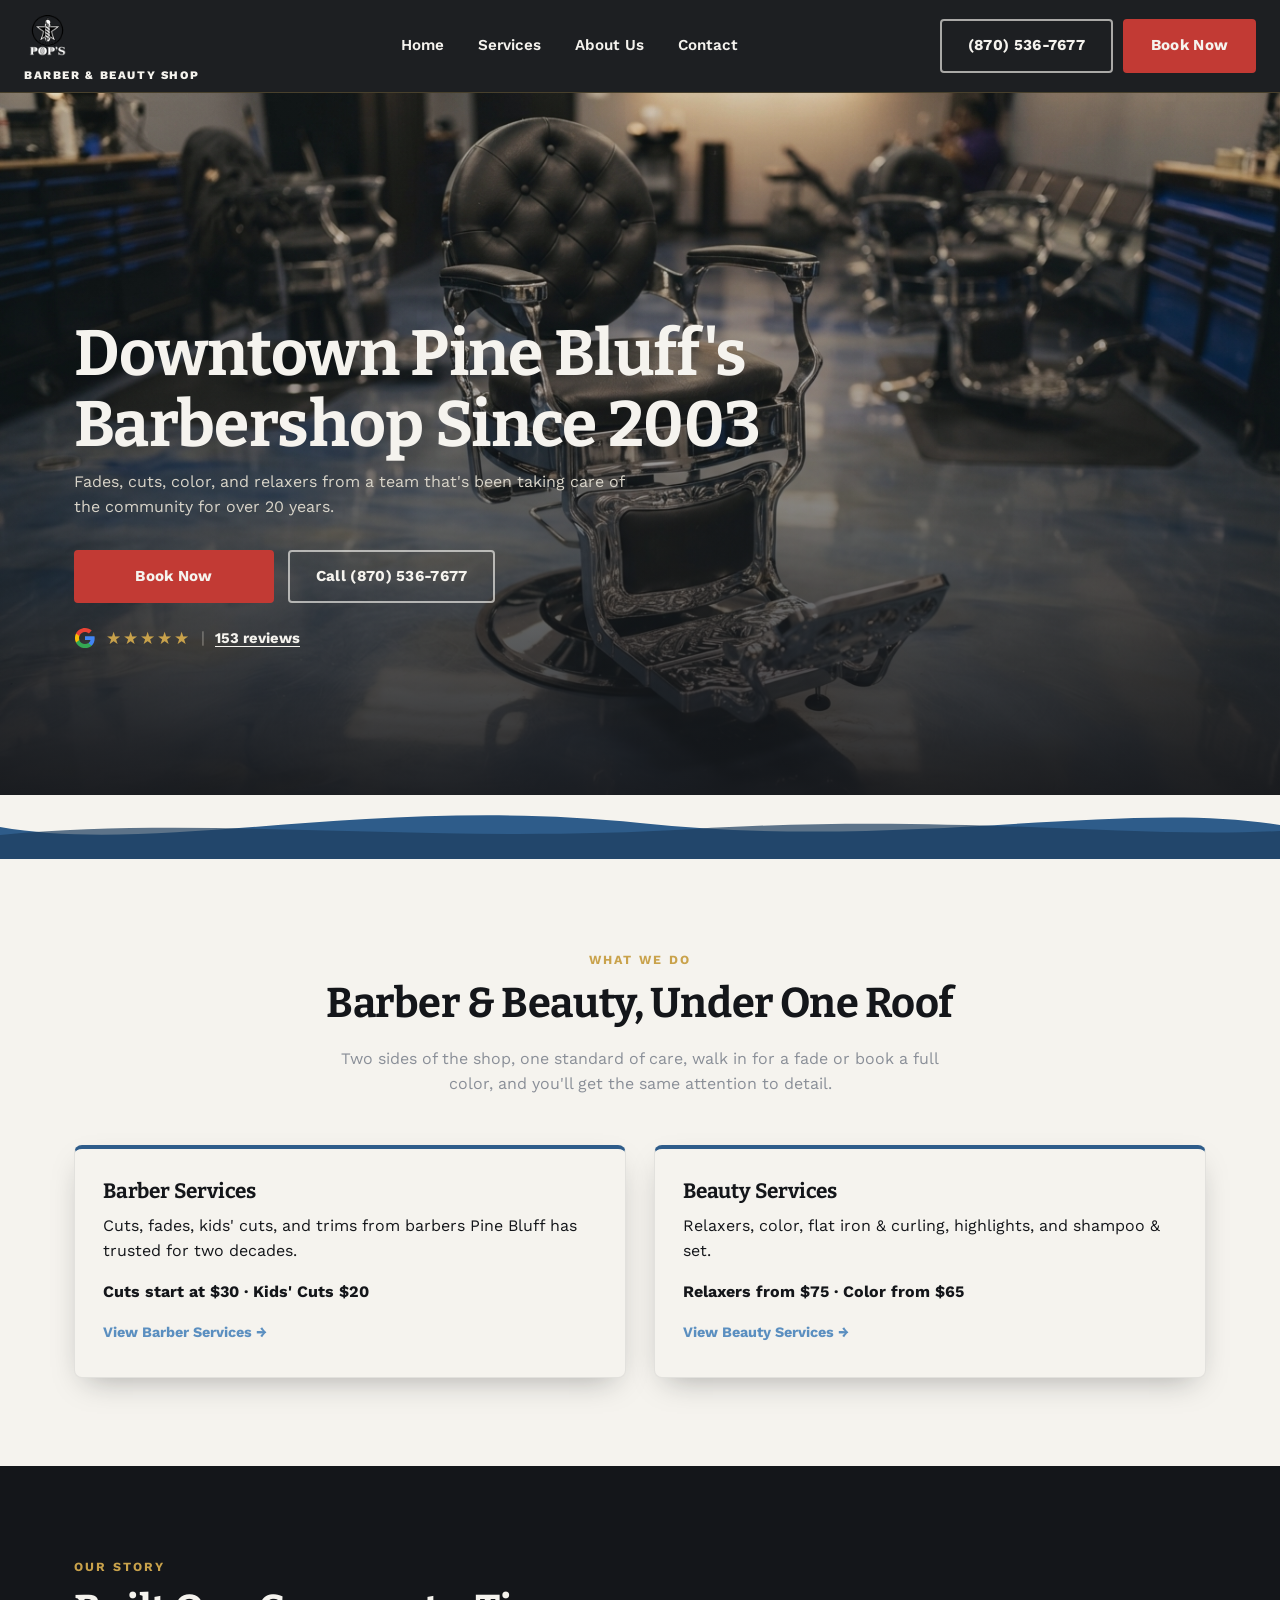
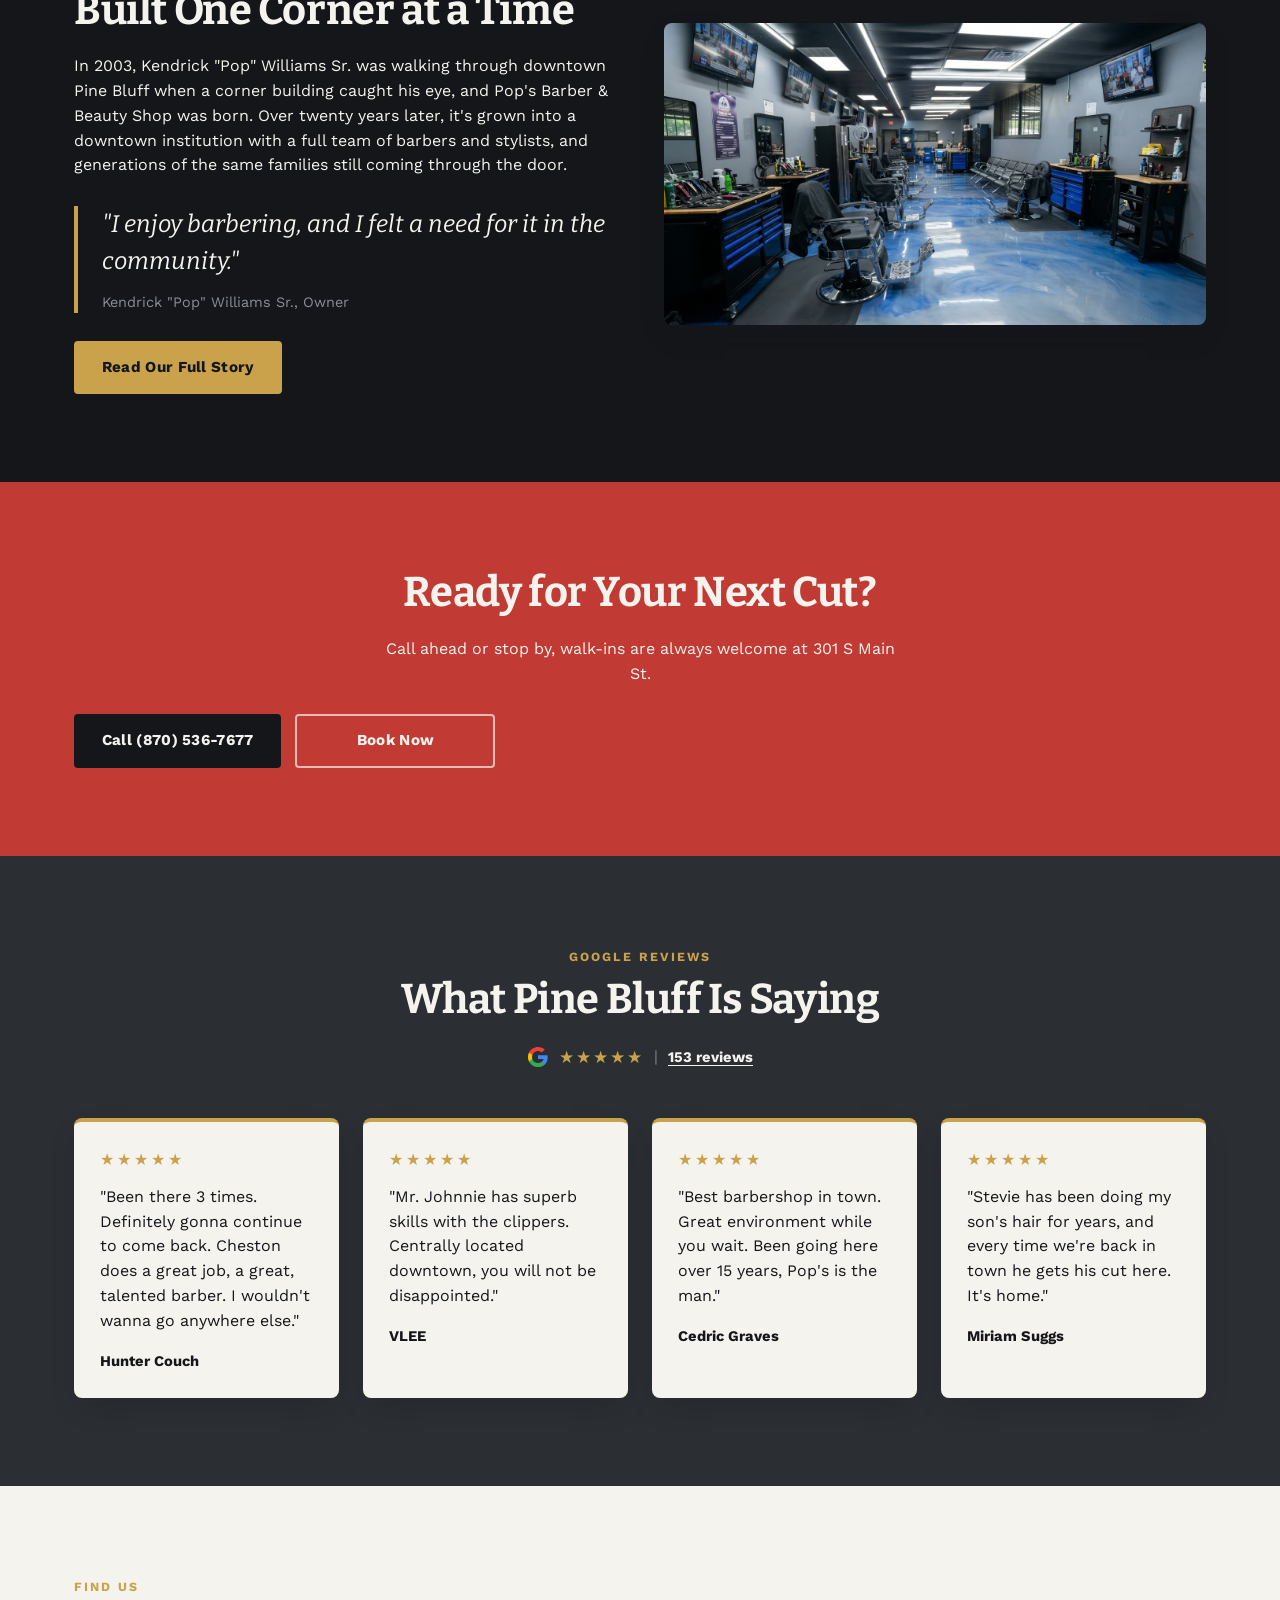
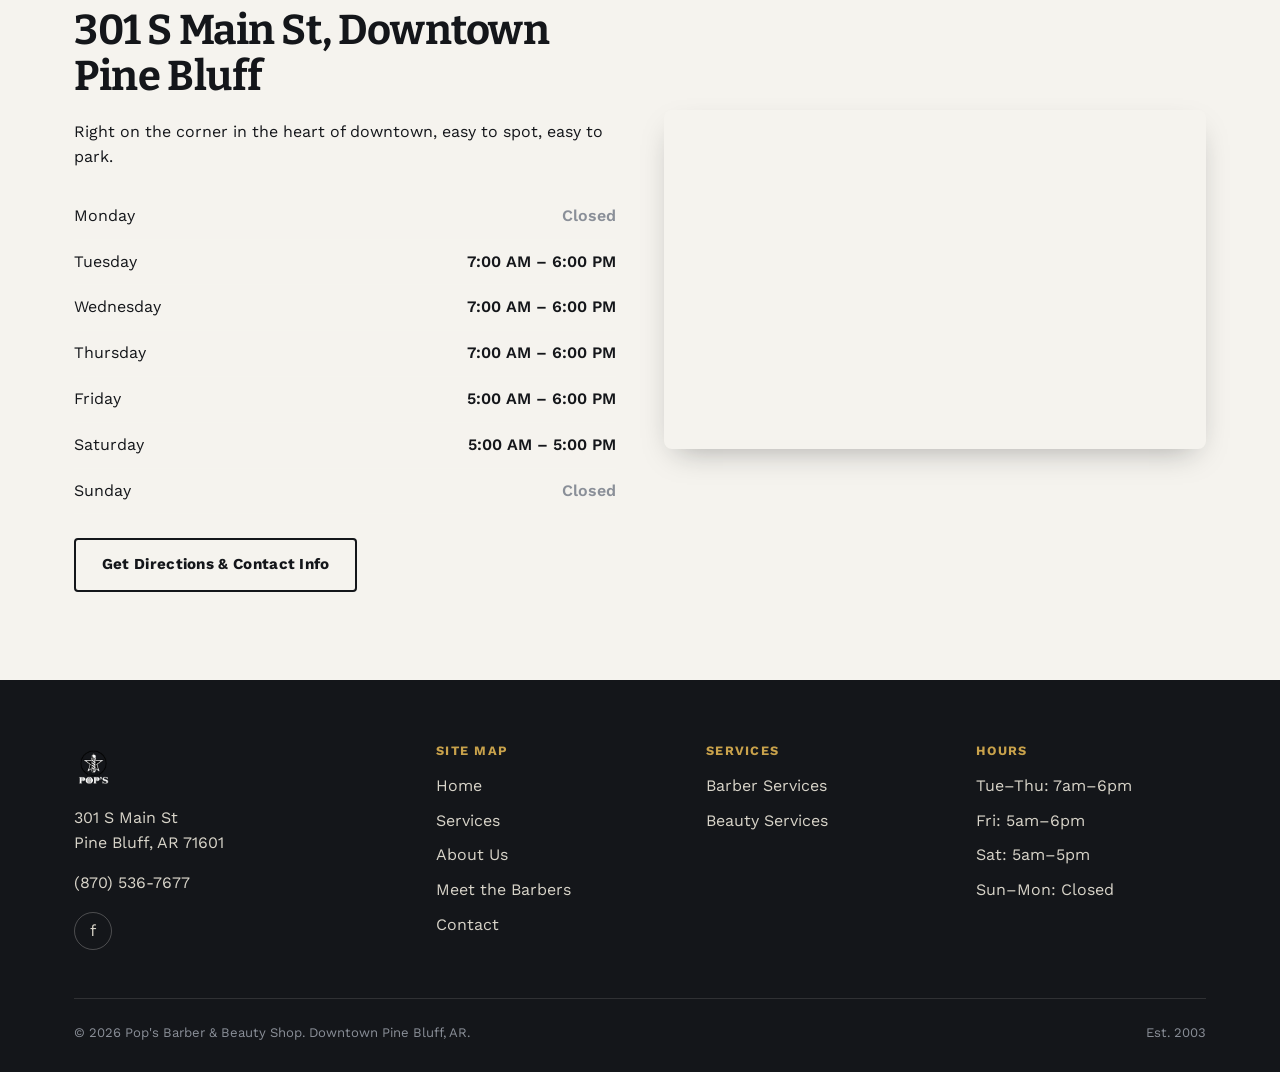
==== commit 5a347411: "Add files via upload" ====
--- a/index.html
+++ b/index.html
@@ -41,6 +41,11 @@
   "url": "https://www.popsbarberandbeauty.com/",
   "sameAs": ["https://www.facebook.com/PopsShop7677/"],
   "foundingDate": "2003",
+  "aggregateRating": {
+    "@type": "AggregateRating",
+    "ratingValue": "5.0",
+    "reviewCount": "153"
+  },
   "founder": { "@type": "Person", "name": "Kendrick \"Pop\" Williams Sr." },
   "openingHoursSpecification": [
     { "@type": "OpeningHoursSpecification", "dayOfWeek": ["Tuesday","Wednesday","Thursday"], "opens": "07:00", "closes": "18:00" },
@@ -124,13 +129,24 @@
 </header>
 
 <!-- ================= HERO ================= -->
-<section class="hero" style="background-image:url('assets/images/hero-exterior.webp');">
+<section class="hero" style="background-image:url('assets/images/barber-chair-detail.webp');">
   <div class="hero-inner">
     <h1 class="hero-headline">Downtown Pine Bluff's Barbershop Since 2003</h1>
-    <p class="hero-sub">Fades, cuts, color, and relaxers from a team that's been taking care of this community for over 20 years, three generations of regulars and counting.</p>
+    <p class="hero-sub">Fades, cuts, color, and relaxers from a team that's been taking care of the community for over 20 years.</p>
     <div class="hero-ctas">
       <a href="contact.html#book" class="btn btn-primary">Book Now</a>
       <a href="tel:+18705367677" class="btn btn-ghost">Call (870) 536-7677</a>
+    </div>
+    <div class="g-badge">
+      <svg class="g-icon" viewBox="0 0 48 48" aria-hidden="true">
+        <path fill="#4285F4" d="M45.12 24.5c0-1.56-.14-3.06-.4-4.5H24v8.51h11.84c-.51 2.75-2.06 5.08-4.39 6.64v5.52h7.11c4.16-3.83 6.56-9.47 6.56-16.17z"/>
+        <path fill="#34A853" d="M24 46c5.94 0 10.92-1.97 14.56-5.33l-7.11-5.52c-1.97 1.32-4.49 2.1-7.45 2.1-5.73 0-10.58-3.87-12.31-9.07H4.34v5.7C7.96 41.07 15.4 46 24 46z"/>
+        <path fill="#FBBC05" d="M11.69 28.18C11.25 26.86 11 25.45 11 24s.25-2.86.69-4.18v-5.7H4.34C2.85 17.09 2 20.45 2 24s.85 6.91 2.34 9.88l7.35-5.7z"/>
+        <path fill="#EA4335" d="M24 10.75c3.23 0 6.13 1.11 8.41 3.29l6.31-6.31C34.91 4.18 29.93 2 24 2 15.4 2 7.96 6.93 4.34 14.12l7.35 5.7c1.73-5.2 6.58-9.07 12.31-9.07z"/>
+      </svg>
+      <span class="g-stars" aria-hidden="true">&#9733;&#9733;&#9733;&#9733;&#9733;</span>
+      <span class="g-divider">|</span>
+      <a href="https://www.google.com/maps/place/Pop's+Barber+and+Beauty+Shop/@34.2270352,-92.0057747,17z" target="_blank" rel="noopener" class="g-count">153 reviews</a>
     </div>
   </div>
 </section>
@@ -204,6 +220,17 @@
     <div class="section-head">
       <span class="eyebrow">Google Reviews</span>
       <h2>What Pine Bluff Is Saying</h2>
+      <div class="g-badge" style="justify-content:center; margin-top:14px;">
+        <svg class="g-icon" viewBox="0 0 48 48" aria-hidden="true">
+          <path fill="#4285F4" d="M45.12 24.5c0-1.56-.14-3.06-.4-4.5H24v8.51h11.84c-.51 2.75-2.06 5.08-4.39 6.64v5.52h7.11c4.16-3.83 6.56-9.47 6.56-16.17z"/>
+          <path fill="#34A853" d="M24 46c5.94 0 10.92-1.97 14.56-5.33l-7.11-5.52c-1.97 1.32-4.49 2.1-7.45 2.1-5.73 0-10.58-3.87-12.31-9.07H4.34v5.7C7.96 41.07 15.4 46 24 46z"/>
+          <path fill="#FBBC05" d="M11.69 28.18C11.25 26.86 11 25.45 11 24s.25-2.86.69-4.18v-5.7H4.34C2.85 17.09 2 20.45 2 24s.85 6.91 2.34 9.88l7.35-5.7z"/>
+          <path fill="#EA4335" d="M24 10.75c3.23 0 6.13 1.11 8.41 3.29l6.31-6.31C34.91 4.18 29.93 2 24 2 15.4 2 7.96 6.93 4.34 14.12l7.35 5.7c1.73-5.2 6.58-9.07 12.31-9.07z"/>
+        </svg>
+        <span class="g-stars" aria-hidden="true">&#9733;&#9733;&#9733;&#9733;&#9733;</span>
+        <span class="g-divider">|</span>
+        <a href="https://www.google.com/maps/place/Pop's+Barber+and+Beauty+Shop/@34.2270352,-92.0057747,17z" target="_blank" rel="noopener" class="g-count">153 reviews</a>
+      </div>
     </div>
     <div class="review-grid">
       <div class="review-card">
--- a/css/style.css
+++ b/css/style.css
@@ -24,7 +24,7 @@
 
   --radius-sm: 4px;
   --radius-md: 8px;
-  --header-h: 84px;
+  --header-h: 92px;
 
   --shadow-card: 0 12px 30px -12px rgba(20, 22, 26, 0.35);
 }
@@ -165,7 +165,7 @@
   gap: 2px;
   flex-shrink: 0;
 }
-.brand-logo { height: 40px; width: auto; }
+.brand-logo { height: 58px; width: auto; }
 .brand-tagline {
   color: var(--cream);
   font-weight: 800;
@@ -334,10 +334,10 @@
   padding: 0 24px 56px;
   max-width: 1180px;
   margin: 0 auto;
-  text-align: center;
-  color: var(--cream);
-}
-.hero-logo { height: 76px; width: auto; margin: 0 auto 10px; }
+  text-align: left;
+  color: var(--cream);
+}
+.hero-logo { height: 76px; width: auto; margin: 0 0 10px; }
 .hero-tagline {
   font-weight: 800;
   letter-spacing: 0.18em;
@@ -345,10 +345,23 @@
   font-size: 0.95rem;
   margin-bottom: 22px;
 }
-.hero-headline { max-width: 780px; margin: 0 auto 10px; }
-.hero-sub { max-width: 560px; margin: 0 auto 30px; color: var(--cream-dim); }
-.hero-ctas { display: flex; flex-wrap: wrap; gap: 14px; justify-content: center; }
+.hero-headline { max-width: 780px; margin: 0 0 10px; }
+.hero-sub { max-width: 560px; margin: 0 0 30px; color: var(--cream-dim); }
+.hero-ctas { display: flex; flex-wrap: wrap; gap: 14px; justify-content: flex-start; }
 .hero-ctas .btn { min-width: 200px; }
+
+.g-badge {
+  display: flex;
+  align-items: center;
+  gap: 10px;
+  margin-top: 22px;
+}
+.g-icon { width: 22px; height: 22px; flex-shrink: 0; }
+.g-stars { color: var(--brass); font-size: 1.05rem; letter-spacing: 2px; }
+.g-divider { color: var(--cream-dim); opacity: 0.5; }
+.g-count { color: var(--cream); font-weight: 700; font-size: 0.92rem; text-decoration: underline; text-underline-offset: 3px; }
+.g-count:hover { color: var(--brass-light); }
+.section-charcoal .g-divider { color: var(--cream-dim); }
 
 /* Signature marble-wave divider — echoes the real epoxy floor */
 .wave-divider {
@@ -503,7 +516,7 @@
 @media (max-width: 800px) {
   .footer-grid { grid-template-columns: 1fr 1fr; }
 }
-.footer-logo { height: 34px; margin-bottom: 14px; }
+.footer-logo { height: 48px; margin-bottom: 14px; }
 .footer-col h4 {
   color: var(--brass);
   font-family: var(--font-body);
@@ -541,3 +554,91 @@
   position: absolute; width: 1px; height: 1px; overflow: hidden;
   clip: rect(0,0,0,0); white-space: nowrap;
 }
+
+/* =========================================================
+   BOOKING WIDGET
+   ========================================================= */
+.booking-widget {
+  max-width: 720px;
+  margin: 0 auto;
+  padding: 36px;
+}
+.booking-row {
+  display: grid;
+  grid-template-columns: 1fr 1fr 1fr;
+  gap: 18px;
+  margin-bottom: 24px;
+}
+@media (max-width: 700px) {
+  .booking-row { grid-template-columns: 1fr; }
+}
+.booking-widget label {
+  display: flex;
+  flex-direction: column;
+  gap: 6px;
+  font-size: 0.85rem;
+  font-weight: 700;
+  color: var(--ink);
+}
+.booking-widget select,
+.booking-widget input[type="date"],
+.booking-widget input[type="text"],
+.booking-widget input[type="tel"] {
+  font-family: var(--font-body);
+  font-size: 1rem;
+  padding: 10px 12px;
+  border: 1px solid rgba(20,22,26,0.2);
+  border-radius: var(--radius-sm);
+  background: #fff;
+  color: var(--ink);
+}
+.booking-hint { color: var(--slate); font-size: 0.9rem; margin-bottom: 14px; }
+.slot-grid {
+  display: grid;
+  grid-template-columns: repeat(auto-fill, minmax(84px, 1fr));
+  gap: 10px;
+  margin-bottom: 8px;
+}
+.slot-btn {
+  padding: 10px 6px;
+  border: 2px solid var(--marble-blue);
+  background: #fff;
+  color: var(--marble-blue-dark);
+  border-radius: var(--radius-sm);
+  font-weight: 700;
+  font-size: 0.9rem;
+  cursor: pointer;
+  transition: background 0.15s ease, color 0.15s ease;
+}
+.slot-btn:hover { background: var(--marble-blue); color: #fff; }
+.slot-btn.selected { background: var(--pop-red); border-color: var(--pop-red); color: #fff; }
+.booking-error { color: var(--pop-red-dark); font-weight: 600; margin-top: 14px; }
+.booking-confirmed {
+  background: #eef6ee;
+  border: 1px solid #9fcf9f;
+  color: #2a5c2a;
+  padding: 20px;
+  border-radius: var(--radius-md);
+  font-weight: 600;
+}
+
+/* =========================================================
+   ADMIN CALENDAR
+   ========================================================= */
+.admin-shell { max-width: 900px; margin: 0 auto; padding: 40px 24px; }
+.admin-lock { max-width: 340px; margin: 100px auto; text-align: center; }
+.admin-lock input {
+  width: 100%; padding: 12px; font-size: 1.2rem; text-align: center;
+  letter-spacing: 0.3em; border-radius: var(--radius-sm); border: 1px solid rgba(20,22,26,0.2);
+  margin-bottom: 14px;
+}
+.admin-toolbar { display: flex; align-items: center; gap: 14px; margin-bottom: 28px; }
+.admin-day-list { list-style: none; margin: 0; padding: 0; }
+.admin-day-list li {
+  display: flex; justify-content: space-between; align-items: center;
+  padding: 14px 16px; border: 1px solid rgba(20,22,26,0.1); border-radius: var(--radius-sm);
+  margin-bottom: 10px; background: #fff;
+}
+.admin-day-list .meta { color: var(--slate); font-size: 0.85rem; }
+.admin-block-btn { background: none; border: 1px solid var(--pop-red); color: var(--pop-red); border-radius: var(--radius-sm); padding: 6px 12px; font-weight: 700; cursor: pointer; font-size: 0.8rem; }
+
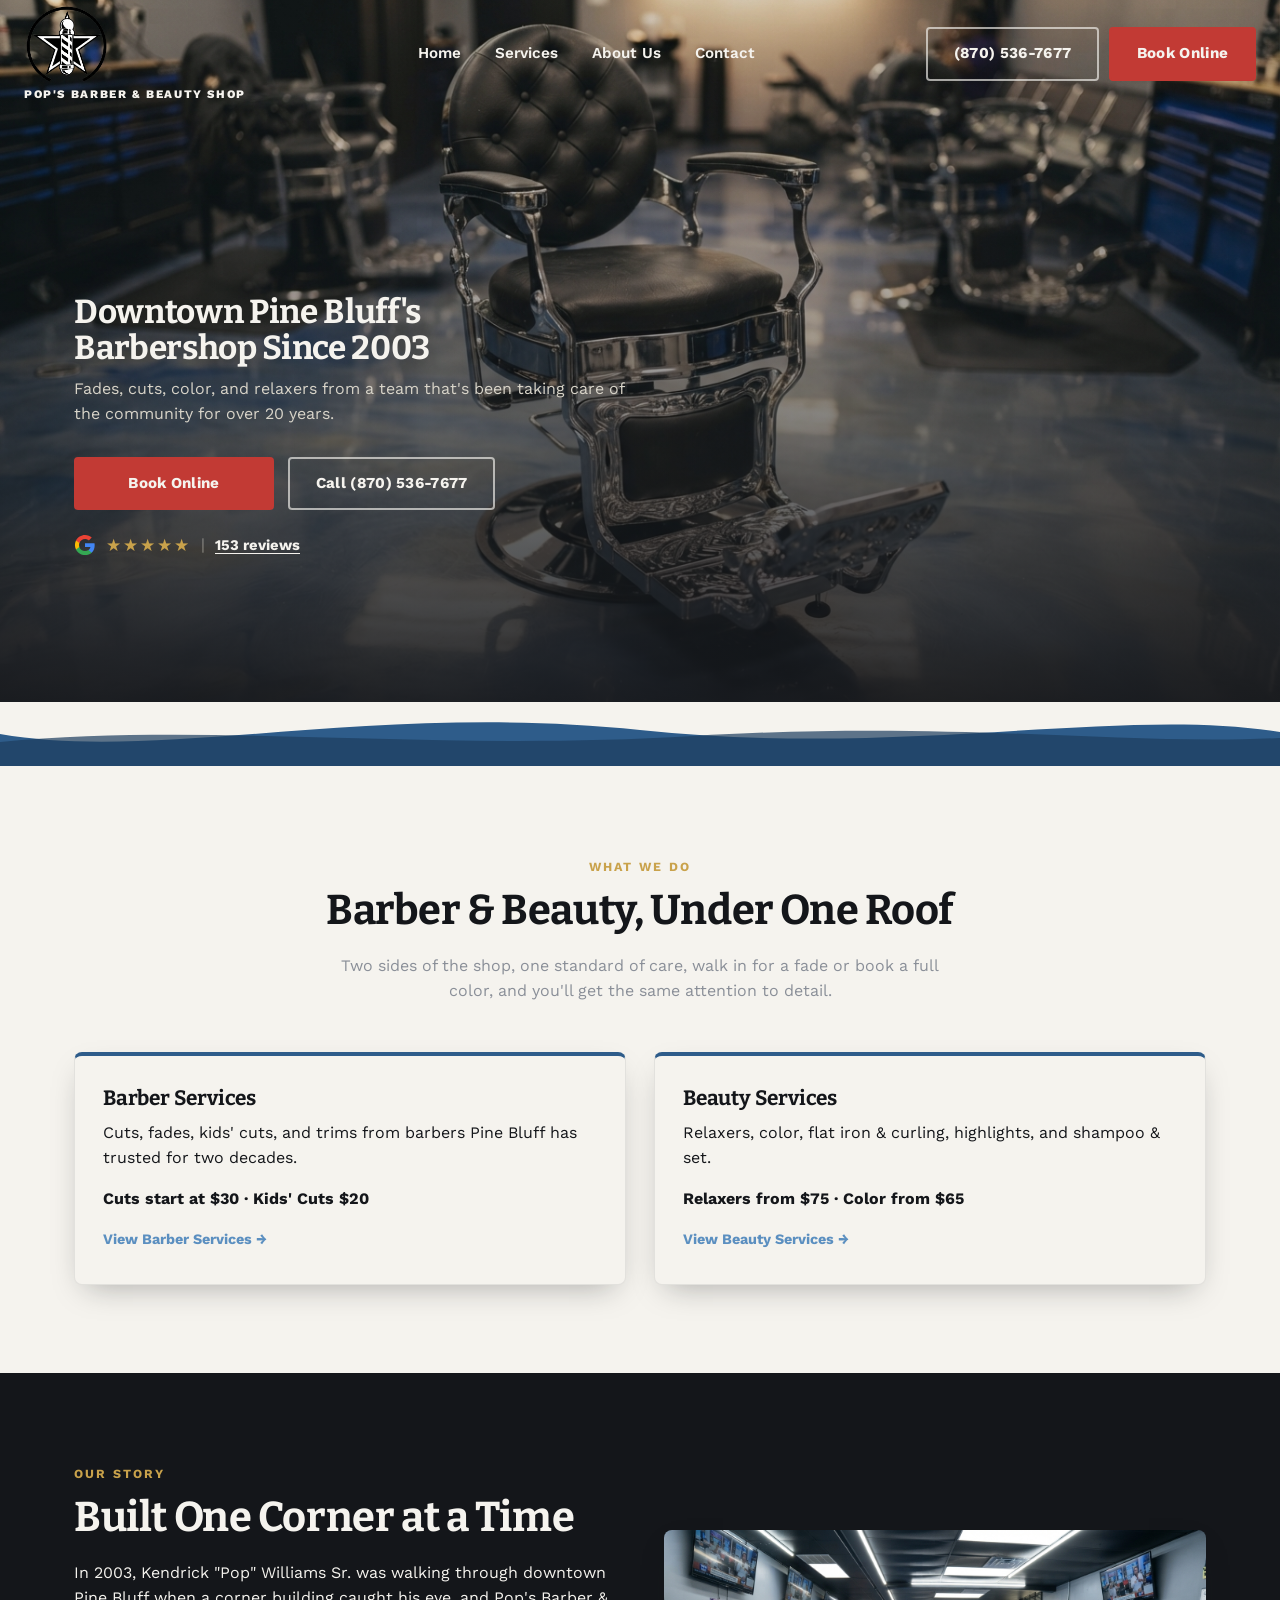
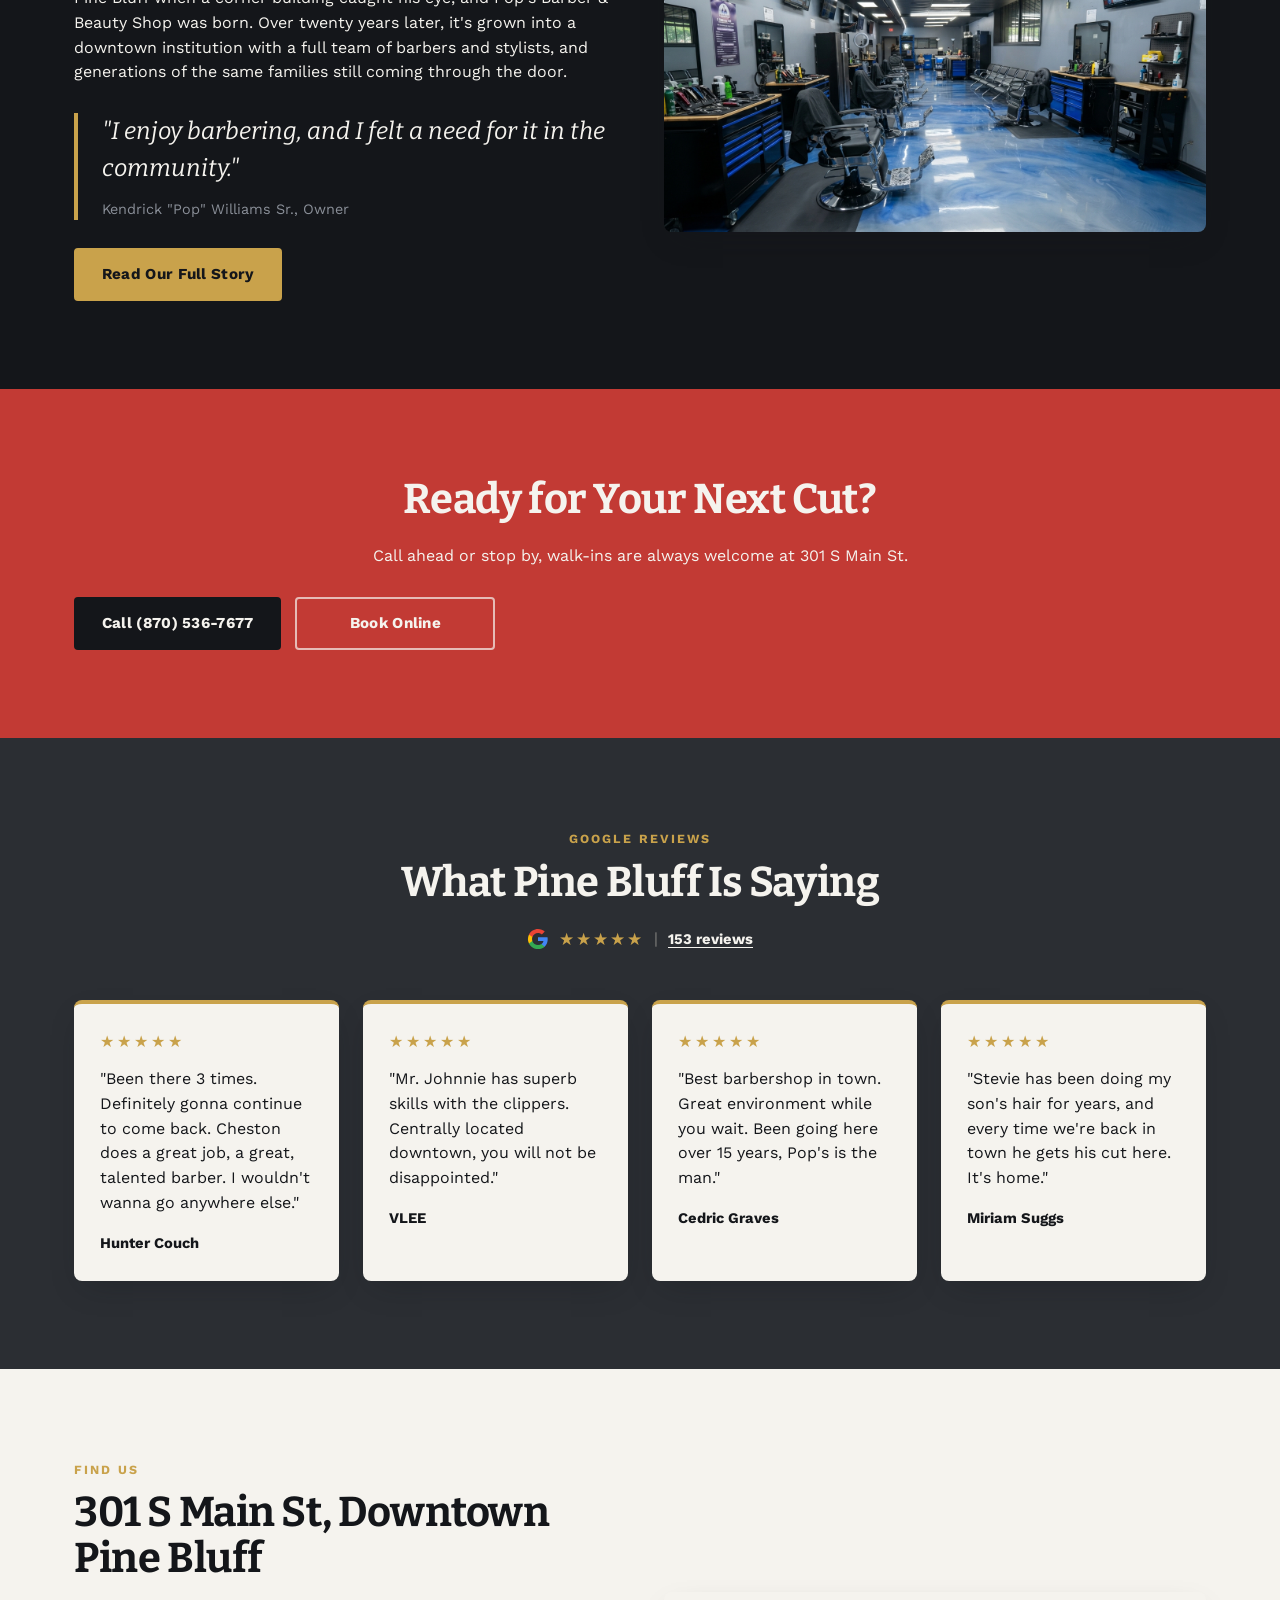
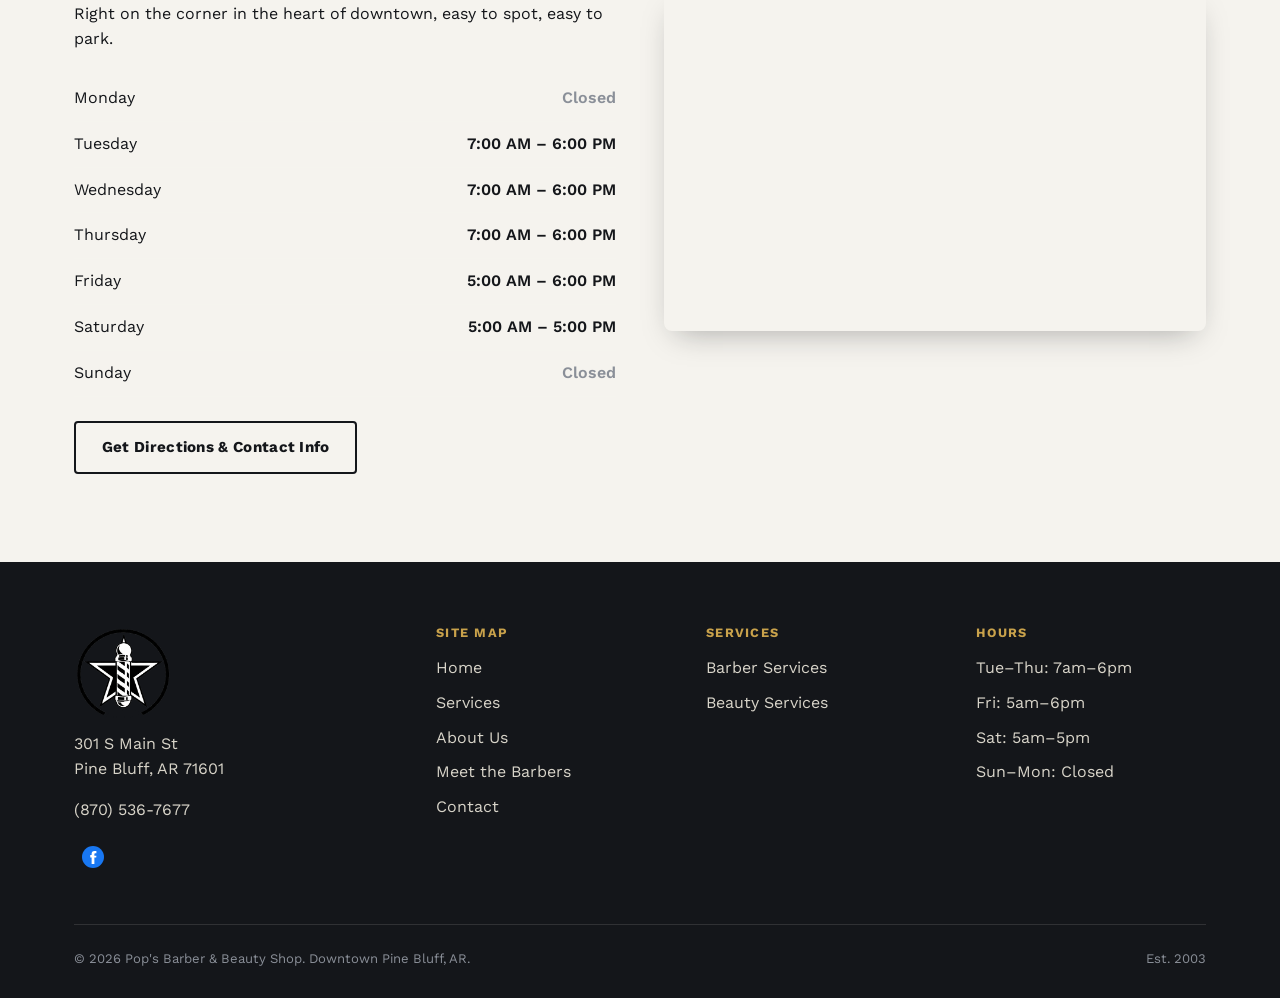
==== commit 868c1a30: "Add files via upload" ====
--- a/index.html
+++ b/index.html
@@ -55,14 +55,14 @@
 }
 </script>
 </head>
-<body>
+<body class="homepage">
 
 <!-- ================= HEADER ================= -->
 <header class="site-header">
   <div class="header-inner">
     <a href="index.html" class="brand">
       <img src="assets/images/logo.webp" alt="Pop's Barber & Beauty Shop" class="brand-logo">
-      <span class="brand-tagline">Barber &amp; Beauty Shop</span>
+      <span class="brand-tagline">Pop's Barber &amp; Beauty Shop</span>
     </a>
 
     <nav class="main-nav" aria-label="Primary">
@@ -88,7 +88,7 @@
 
     <div class="header-actions">
       <a href="tel:+18705367677" class="btn btn-ghost header-call">(870) 536-7677</a>
-      <a href="contact.html#book" class="btn btn-primary">Book Now</a>
+      <a href="contact.html#book" class="btn btn-primary">Book Online</a>
     </div>
 
     <button class="hamburger" id="hamburgerBtn" aria-label="Open menu" aria-expanded="false" aria-controls="mobileMenu">
@@ -122,7 +122,7 @@
       </ul>
       <div class="mobile-cta-row">
         <a href="tel:+18705367677" class="btn btn-ghost">Call (870) 536-7677</a>
-        <a href="contact.html#book" class="btn btn-primary">Book Now</a>
+        <a href="contact.html#book" class="btn btn-primary">Book Online</a>
       </div>
     </div>
   </div>
@@ -134,7 +134,7 @@
     <h1 class="hero-headline">Downtown Pine Bluff's Barbershop Since 2003</h1>
     <p class="hero-sub">Fades, cuts, color, and relaxers from a team that's been taking care of the community for over 20 years.</p>
     <div class="hero-ctas">
-      <a href="contact.html#book" class="btn btn-primary">Book Now</a>
+      <a href="contact.html#book" class="btn btn-primary">Book Online</a>
       <a href="tel:+18705367677" class="btn btn-ghost">Call (870) 536-7677</a>
     </div>
     <div class="g-badge">
@@ -206,10 +206,10 @@
 <section class="cta-band">
   <div class="container">
     <h2>Ready for Your Next Cut?</h2>
-    <p style="max-width:520px;margin:0 auto 28px;">Call ahead or stop by, walk-ins are always welcome at 301 S Main St.</p>
+    <p class="cta-line" style="max-width:520px;margin:0 auto 28px;">Call ahead or stop by, walk-ins are always welcome at 301 S Main St.</p>
     <div class="hero-ctas">
       <a href="tel:+18705367677" class="btn" style="background:var(--ink);color:var(--cream);">Call (870) 536-7677</a>
-      <a href="contact.html#book" class="btn btn-ghost">Book Now</a>
+      <a href="contact.html#book" class="btn btn-ghost">Book Online</a>
     </div>
   </div>
 </section>
@@ -292,7 +292,9 @@
         <p>301 S Main St<br>Pine Bluff, AR 71601</p>
         <p><a href="tel:+18705367677">(870) 536-7677</a></p>
         <div class="footer-social">
-          <a href="https://www.facebook.com/PopsShop7677/" aria-label="Pop's on Facebook" target="_blank" rel="noopener">f</a>
+          <a href="https://www.facebook.com/PopsShop7677/" aria-label="Pop's on Facebook" target="_blank" rel="noopener" class="fb-link">
+            <svg viewBox="0 0 24 24" width="22" height="22" aria-hidden="true"><circle cx="12" cy="12" r="12" fill="#1877F2"/><path fill="#fff" d="M15.5 12.5h-2v7h-3v-7H9v-2.6h1.5V8.4c0-1.7.9-3 3-3h2.2v2.6h-1.4c-.5 0-.8.3-.8.9v1.6h2.2z"/></svg>
+          </a>
         </div>
       </div>
       <div class="footer-col">
--- a/css/style.css
+++ b/css/style.css
@@ -24,7 +24,7 @@
 
   --radius-sm: 4px;
   --radius-md: 8px;
-  --header-h: 92px;
+  --header-h: 108px;
 
   --shadow-card: 0 12px 30px -12px rgba(20, 22, 26, 0.35);
 }
@@ -48,7 +48,9 @@
   color: var(--ink);
   line-height: 1.55;
   -webkit-font-smoothing: antialiased;
-}
+  padding-top: var(--header-h);
+}
+body.homepage { padding-top: 0; }
 
 img { max-width: 100%; display: block; }
 
@@ -139,9 +141,16 @@
    HEADER / NAV
    ========================================================= */
 .site-header {
-  position: sticky;
+  position: fixed;
   top: 0;
+  left: 0;
+  right: 0;
   z-index: 100;
+  background: transparent;
+  border-bottom: 1px solid transparent;
+  transition: background 0.25s ease, border-color 0.25s ease, backdrop-filter 0.25s ease;
+}
+.site-header.scrolled {
   background: rgba(20, 22, 26, 0.96);
   backdrop-filter: blur(6px);
   border-bottom: 1px solid rgba(201, 162, 75, 0.25);
@@ -165,7 +174,7 @@
   gap: 2px;
   flex-shrink: 0;
 }
-.brand-logo { height: 58px; width: auto; }
+.brand-logo { height: 80px; width: auto; }
 .brand-tagline {
   color: var(--cream);
   font-weight: 800;
@@ -345,7 +354,7 @@
   font-size: 0.95rem;
   margin-bottom: 22px;
 }
-.hero-headline { max-width: 780px; margin: 0 0 10px; }
+.hero-headline { max-width: 33%; margin: 0 0 10px; font-size: clamp(1.4rem, 2.6vw, 2.35rem); }
 .hero-sub { max-width: 560px; margin: 0 0 30px; color: var(--cream-dim); }
 .hero-ctas { display: flex; flex-wrap: wrap; gap: 14px; justify-content: flex-start; }
 .hero-ctas .btn { min-width: 200px; }
@@ -464,6 +473,9 @@
   border-bottom: 1px solid rgba(20,22,26,0.1);
 }
 .price-table td:last-child { text-align: right; font-weight: 700; color: var(--pop-red); white-space: nowrap; }
+.section-charcoal .price-table th, .section-dark .price-table th { color: var(--cream); }
+.section-charcoal .price-table td, .section-dark .price-table td { color: var(--cream-dim); border-bottom-color: rgba(245,243,238,0.15); }
+.section-charcoal .price-table td:last-child, .section-dark .price-table td:last-child { color: var(--brass-light); }
 
 /* Team cards */
 .team-card { text-align: center; }
@@ -502,6 +514,9 @@
 }
 .cta-band h2 { color: var(--cream); }
 .cta-band .btn-ghost { border-color: rgba(245,243,238,0.7); }
+@media (min-width: 641px) {
+  .cta-line { white-space: nowrap; max-width: none !important; }
+}
 
 /* =========================================================
    FOOTER / SITEMAP
@@ -516,7 +531,7 @@
 @media (max-width: 800px) {
   .footer-grid { grid-template-columns: 1fr 1fr; }
 }
-.footer-logo { height: 48px; margin-bottom: 14px; }
+.footer-logo { height: 92px; margin-bottom: 14px; }
 .footer-col h4 {
   color: var(--brass);
   font-family: var(--font-body);
@@ -529,13 +544,12 @@
 .footer-col li { margin-bottom: 10px; }
 .footer-col a:hover { color: var(--brass-light); }
 .footer-social { display: flex; gap: 12px; margin-top: 16px; }
-.footer-social a {
+.footer-social a.fb-link {
   width: 38px; height: 38px;
-  border: 1px solid rgba(245,243,238,0.25);
-  border-radius: 50%;
   display: flex; align-items: center; justify-content: center;
-}
-.footer-social a:hover { border-color: var(--brass); color: var(--brass); }
+  transition: transform 0.15s ease;
+}
+.footer-social a.fb-link:hover { transform: scale(1.08); }
 .footer-bottom {
   border-top: 1px solid rgba(245,243,238,0.12);
   padding-top: 24px;
@@ -545,6 +559,10 @@
   gap: 12px;
   font-size: 0.82rem;
   color: var(--slate);
+}
+.footer-bottom span:first-child { white-space: nowrap; }
+@media (max-width: 480px) {
+  .footer-bottom { font-size: 0.68rem; }
 }
 
 /* Utility */
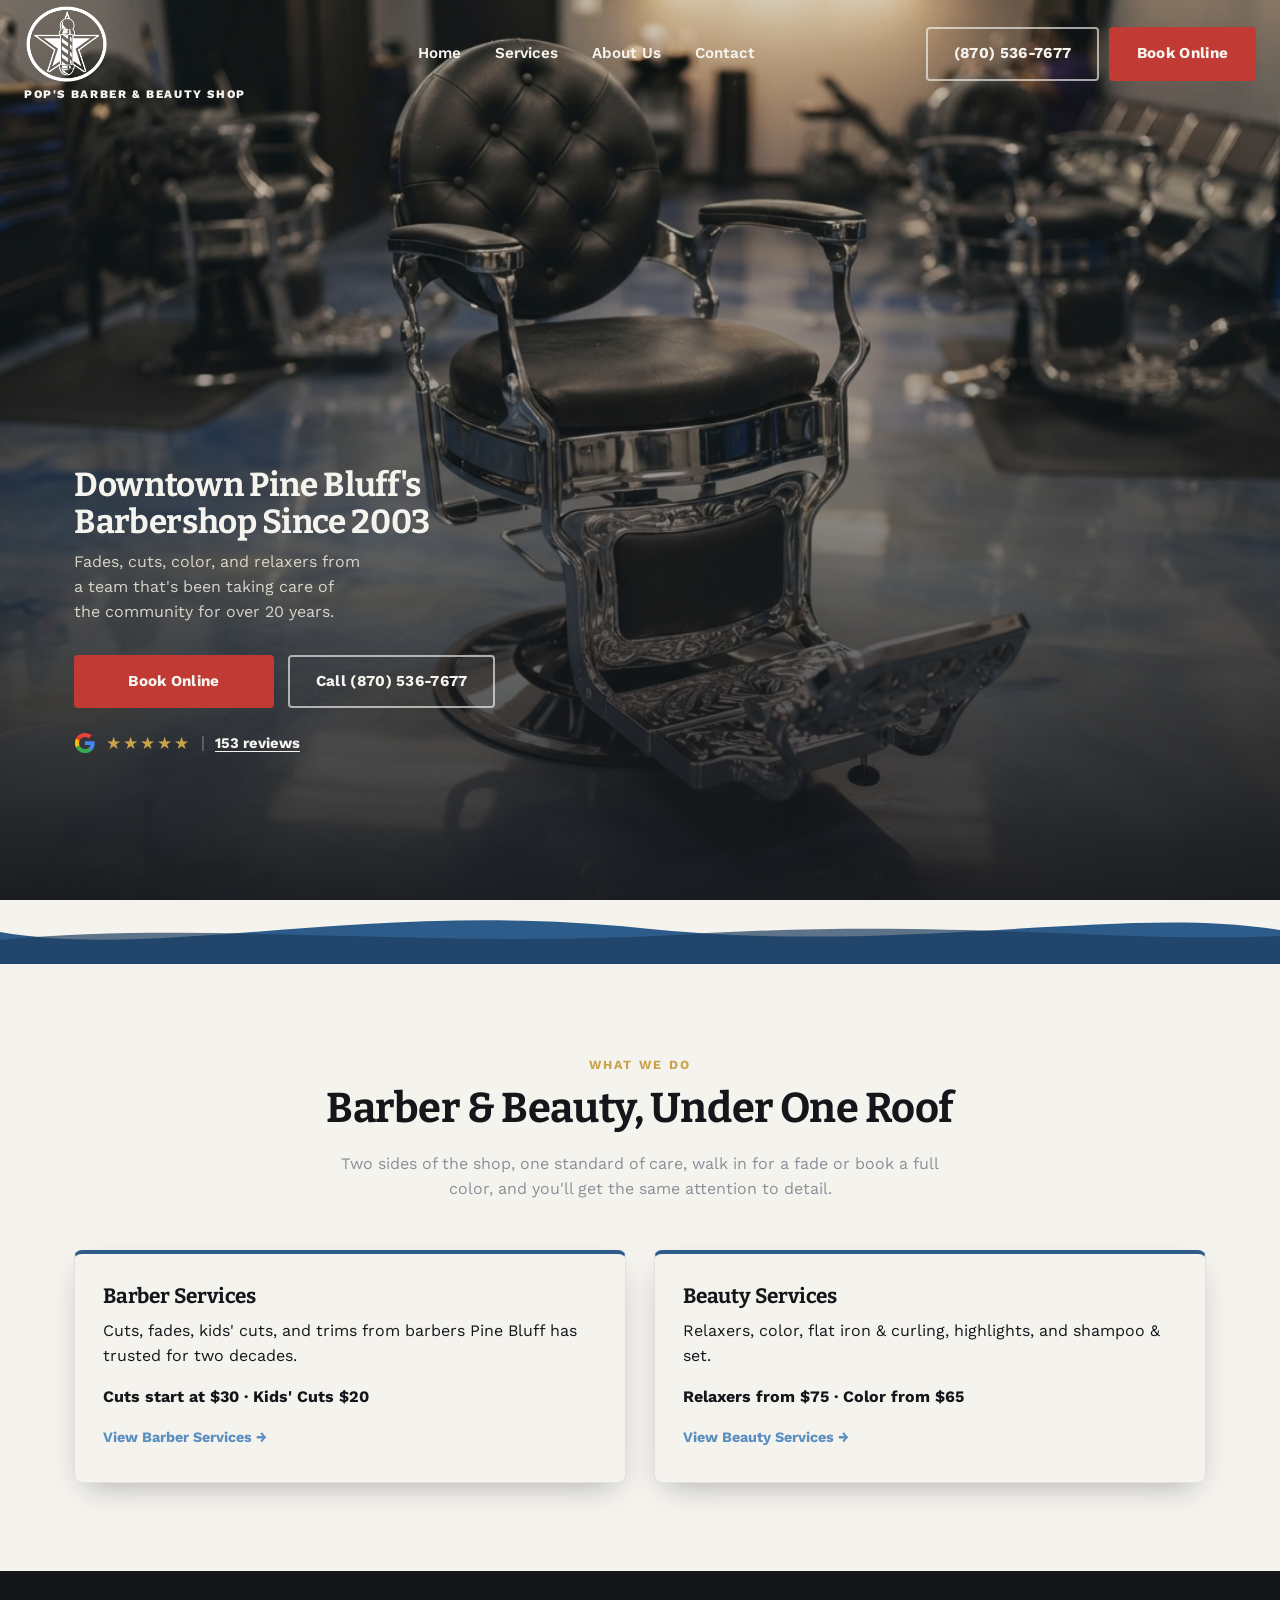
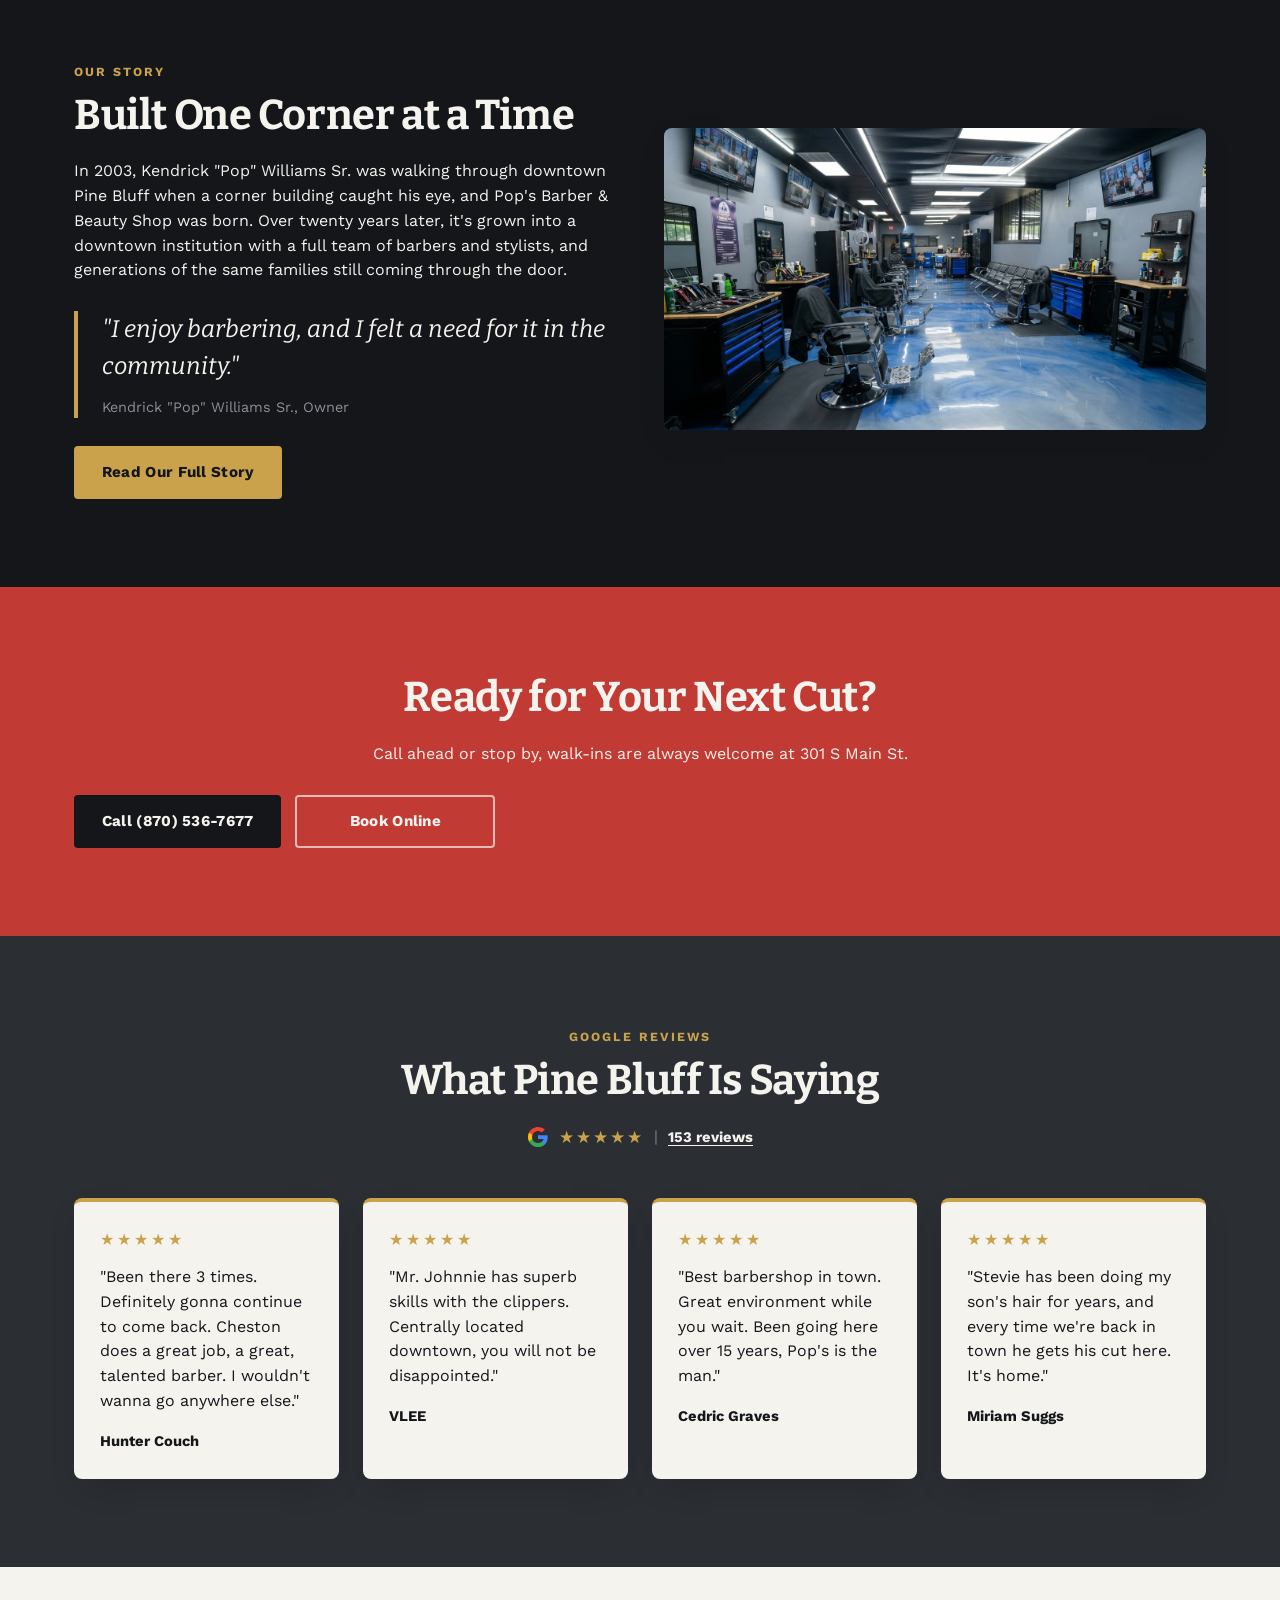
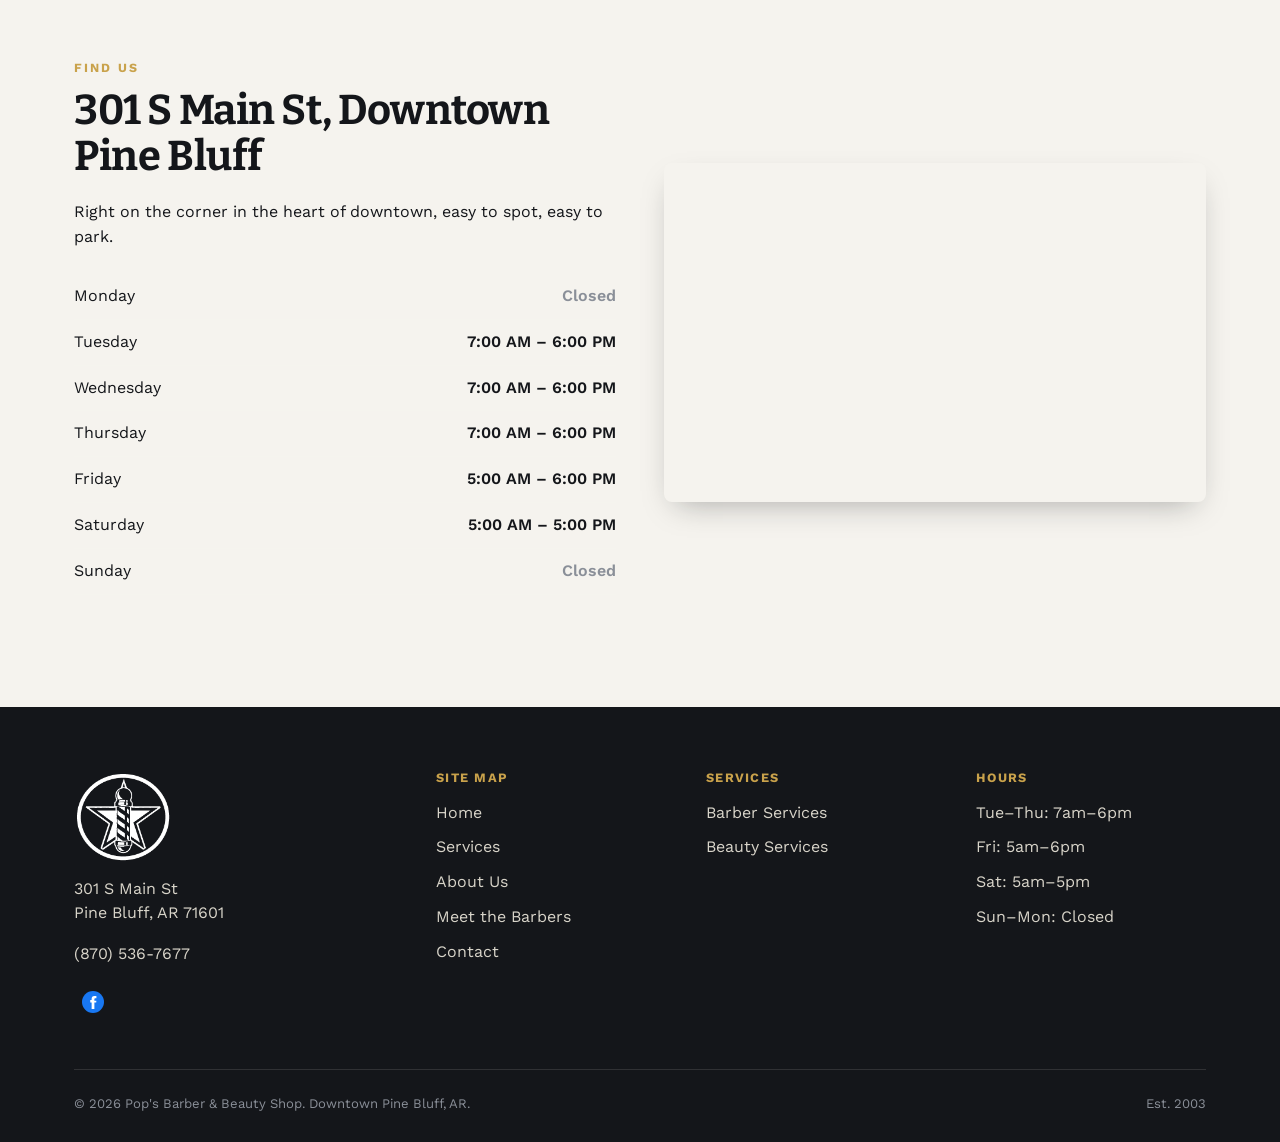
==== commit 7df1b442: "Add files via upload" ====
--- a/index.html
+++ b/index.html
@@ -273,7 +273,6 @@
         <tr><td>Saturday</td><td>5:00 AM – 5:00 PM</td></tr>
         <tr class="closed"><td>Sunday</td><td>Closed</td></tr>
       </table>
-      <a href="contact.html" class="btn btn-outline-dark">Get Directions &amp; Contact Info</a>
     </div>
     <div>
       <iframe class="map-frame" loading="lazy" referrerpolicy="no-referrer-when-downgrade"
--- a/css/style.css
+++ b/css/style.css
@@ -322,13 +322,16 @@
    ========================================================= */
 .hero {
   position: relative;
-  min-height: 78vh;
+  min-height: 100vh;
   display: flex;
   align-items: flex-end;
   background-color: var(--ink);
   background-size: cover;
   background-position: center;
   overflow: hidden;
+}
+@media (max-width: 900px) {
+  .hero { align-items: flex-start; }
 }
 .hero::before {
   content: "";
@@ -355,9 +358,13 @@
   margin-bottom: 22px;
 }
 .hero-headline { max-width: 33%; margin: 0 0 10px; font-size: clamp(1.4rem, 2.6vw, 2.35rem); }
-.hero-sub { max-width: 560px; margin: 0 0 30px; color: var(--cream-dim); }
+.hero-sub { max-width: 34%; margin: 0 0 30px; color: var(--cream-dim); text-wrap: balance; }
 .hero-ctas { display: flex; flex-wrap: wrap; gap: 14px; justify-content: flex-start; }
 .hero-ctas .btn { min-width: 200px; }
+
+@media (max-width: 900px) {
+  .hero-inner { padding-top: 50vh; }
+}
 
 .g-badge {
   display: flex;
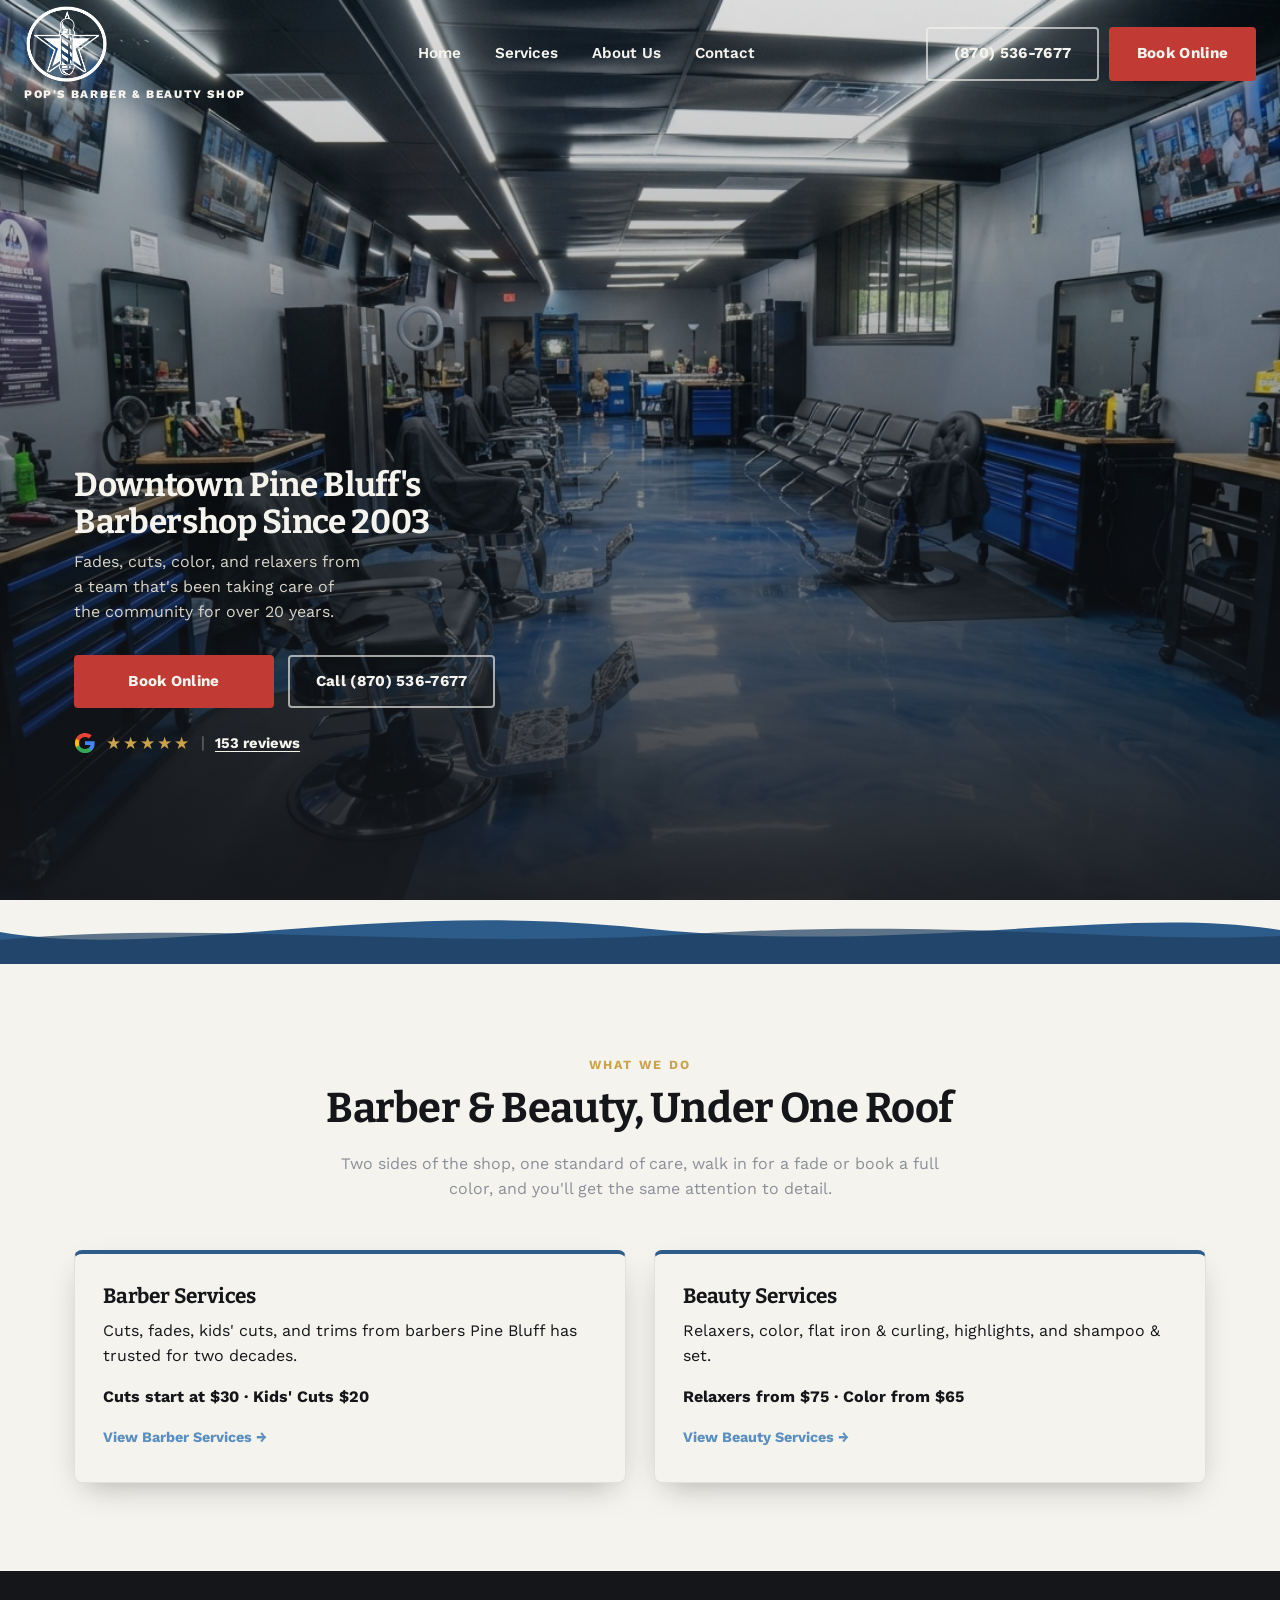
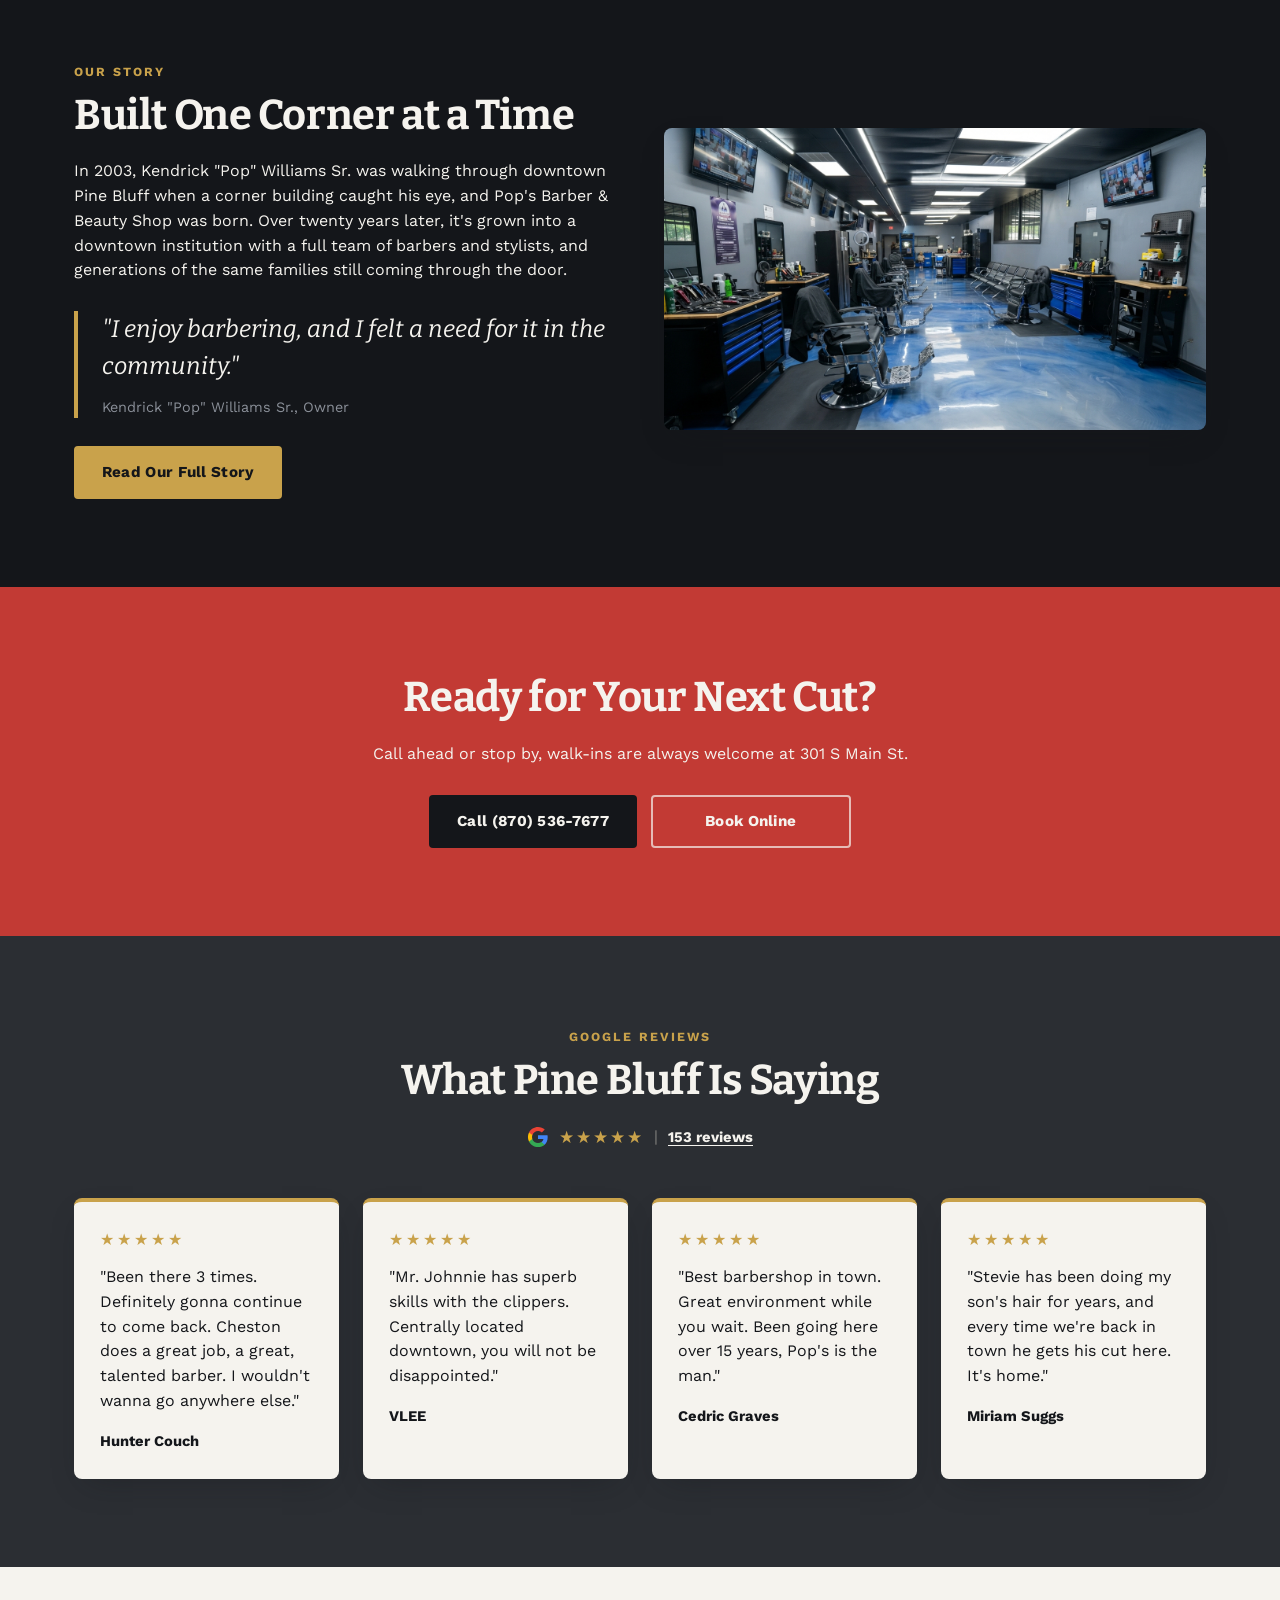
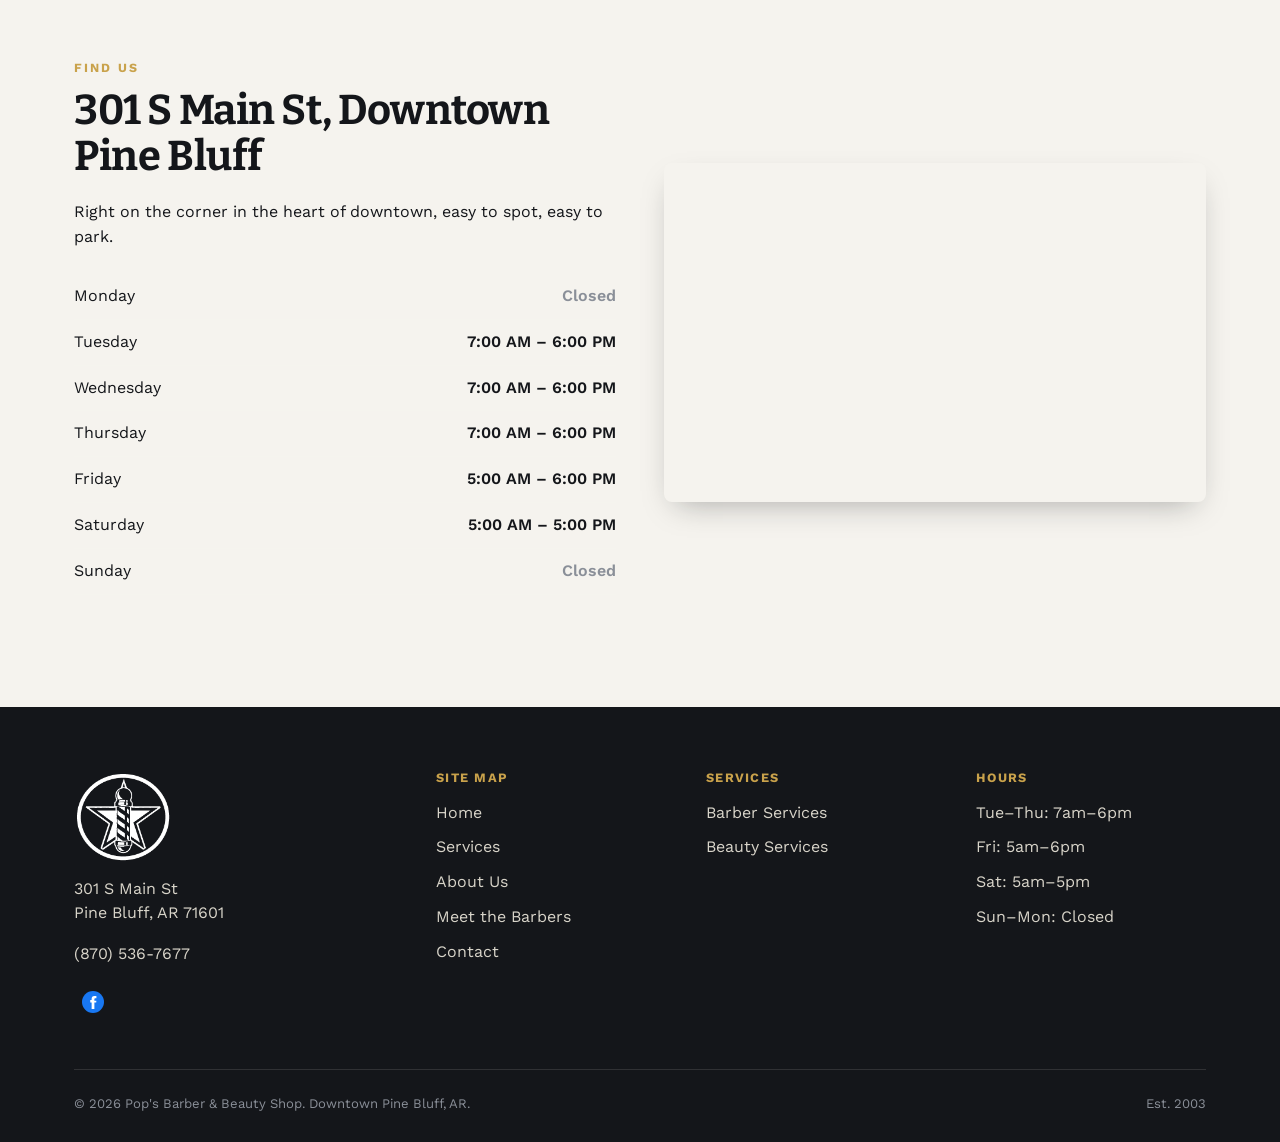
==== commit 490c44ab: "Add files via upload" ====
--- a/index.html
+++ b/index.html
@@ -129,10 +129,10 @@
 </header>
 
 <!-- ================= HERO ================= -->
-<section class="hero" style="background-image:url('assets/images/barber-chair-detail.webp');">
+<section class="hero" style="background-image:url('assets/images/interior-wide-shot.webp');">
   <div class="hero-inner">
-    <h1 class="hero-headline">Downtown Pine Bluff's Barbershop Since 2003</h1>
-    <p class="hero-sub">Fades, cuts, color, and relaxers from a team that's been taking care of the community for over 20 years.</p>
+    <h1 class="hero-headline">Downtown Pine Bluff's<br class="mobile-br"> Barbershop Since 2003</h1>
+    <p class="hero-sub">Fades, cuts, color, and relaxers from<br class="mobile-br"> a team that's been taking care<br class="mobile-br"> of the community for over 20 years.</p>
     <div class="hero-ctas">
       <a href="contact.html#book" class="btn btn-primary">Book Online</a>
       <a href="tel:+18705367677" class="btn btn-ghost">Call (870) 536-7677</a>
@@ -207,7 +207,7 @@
   <div class="container">
     <h2>Ready for Your Next Cut?</h2>
     <p class="cta-line" style="max-width:520px;margin:0 auto 28px;">Call ahead or stop by, walk-ins are always welcome at 301 S Main St.</p>
-    <div class="hero-ctas">
+    <div class="hero-ctas cta-band-ctas">
       <a href="tel:+18705367677" class="btn" style="background:var(--ink);color:var(--cream);">Call (870) 536-7677</a>
       <a href="contact.html#book" class="btn btn-ghost">Book Online</a>
     </div>
--- a/css/style.css
+++ b/css/style.css
@@ -357,13 +357,19 @@
   font-size: 0.95rem;
   margin-bottom: 22px;
 }
-.hero-headline { max-width: 33%; margin: 0 0 10px; font-size: clamp(1.4rem, 2.6vw, 2.35rem); }
+.hero-headline { max-width: 33%; margin: 0 0 10px; font-size: clamp(1.4rem, 2.6vw, 2.35rem); text-wrap: balance; }
 .hero-sub { max-width: 34%; margin: 0 0 30px; color: var(--cream-dim); text-wrap: balance; }
 .hero-ctas { display: flex; flex-wrap: wrap; gap: 14px; justify-content: flex-start; }
 .hero-ctas .btn { min-width: 200px; }
 
+.mobile-br { display: inline; }
+
 @media (max-width: 900px) {
-  .hero-inner { padding-top: 50vh; }
+  .hero-inner { padding-top: 36vh; }
+  .hero-headline, .hero-sub { max-width: 92%; }
+}
+@media (min-width: 901px) {
+  .mobile-br { display: none; }
 }
 
 .g-badge {
@@ -521,6 +527,7 @@
 }
 .cta-band h2 { color: var(--cream); }
 .cta-band .btn-ghost { border-color: rgba(245,243,238,0.7); }
+.cta-band-ctas { justify-content: center !important; }
 @media (min-width: 641px) {
   .cta-line { white-space: nowrap; max-width: none !important; }
 }
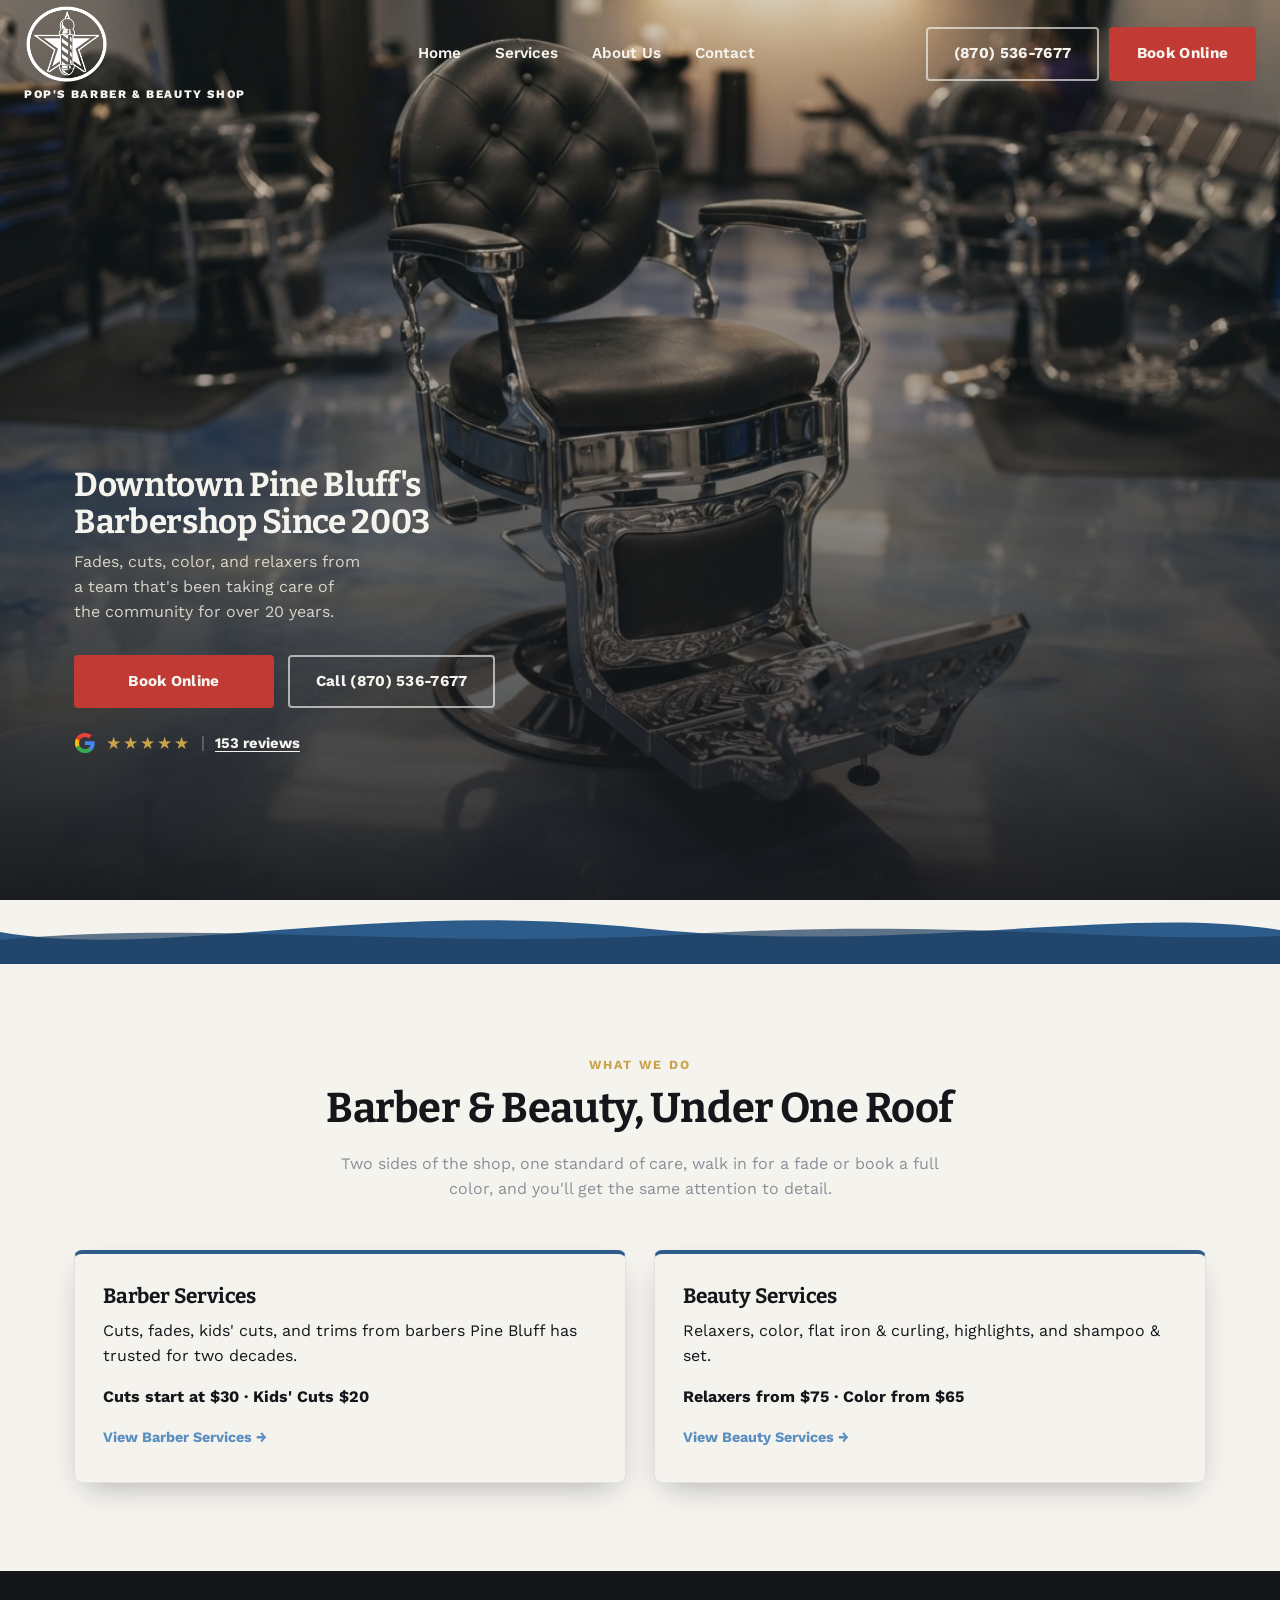
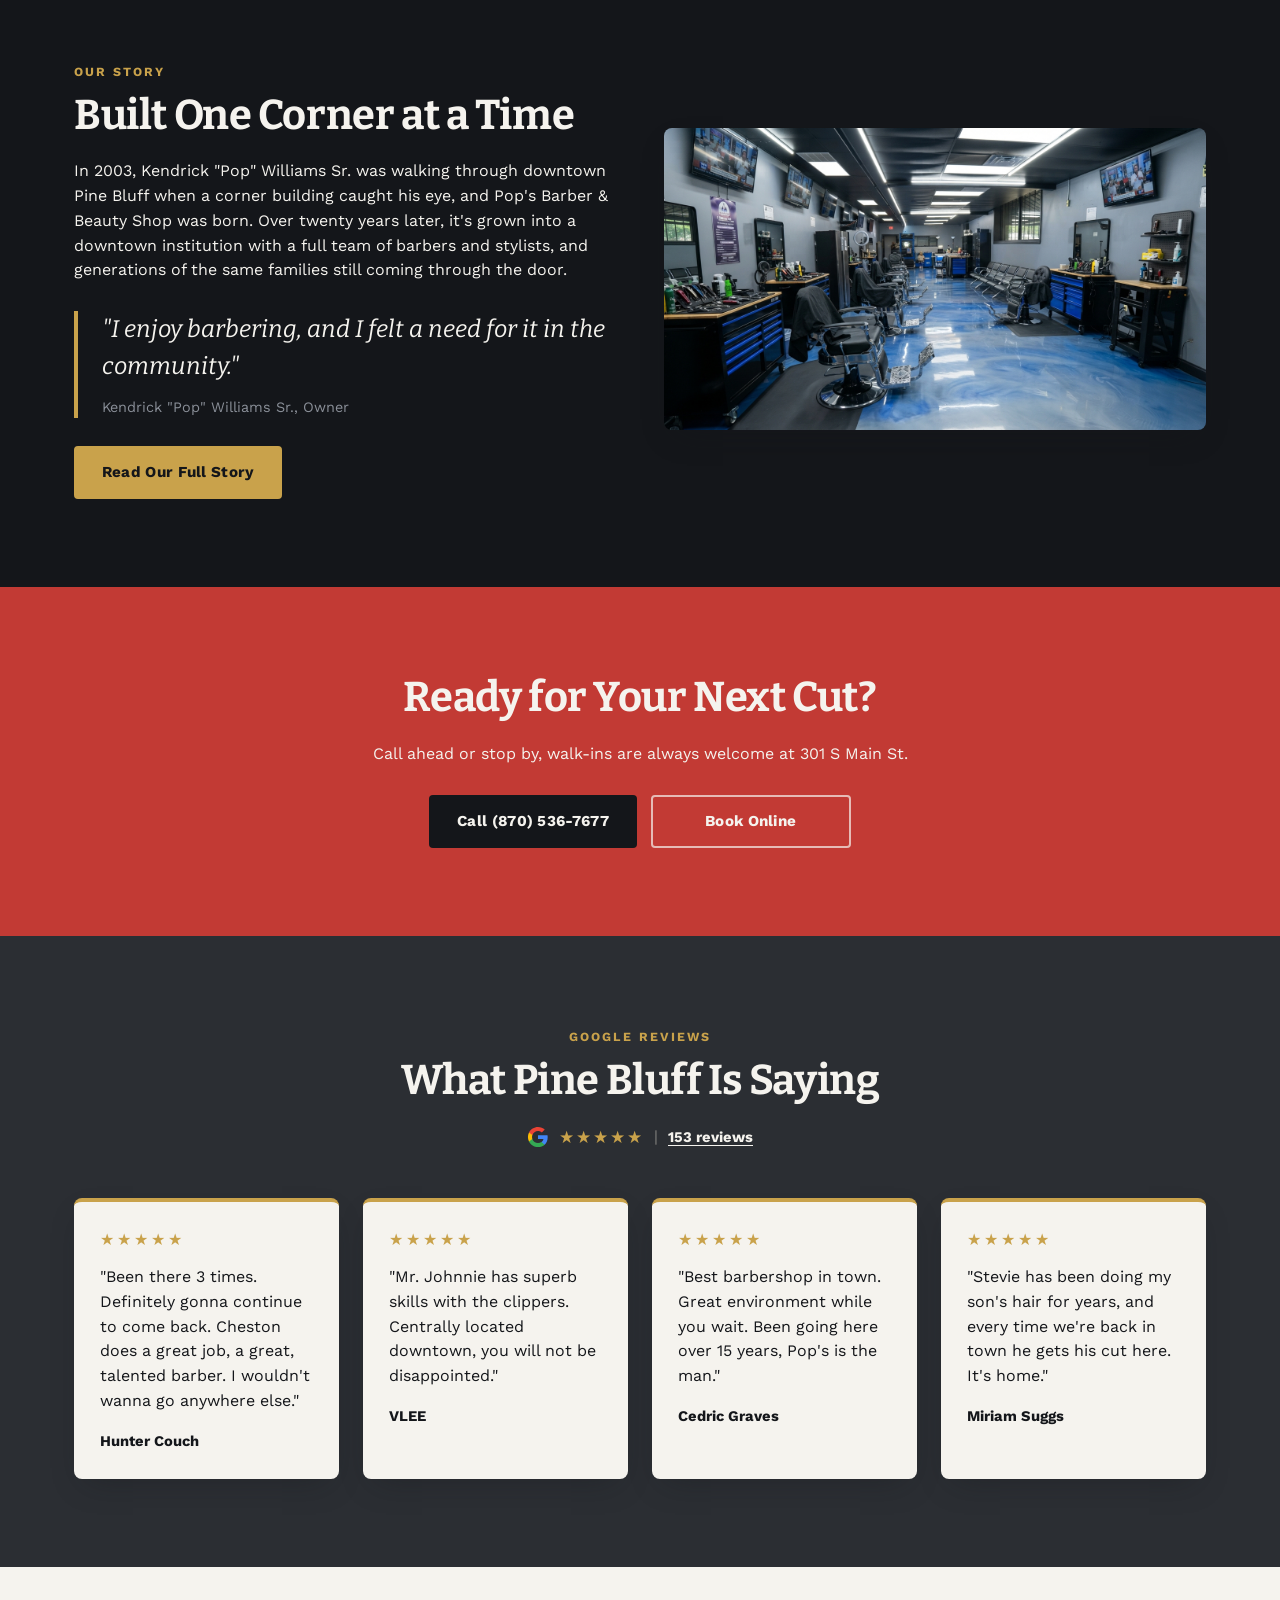
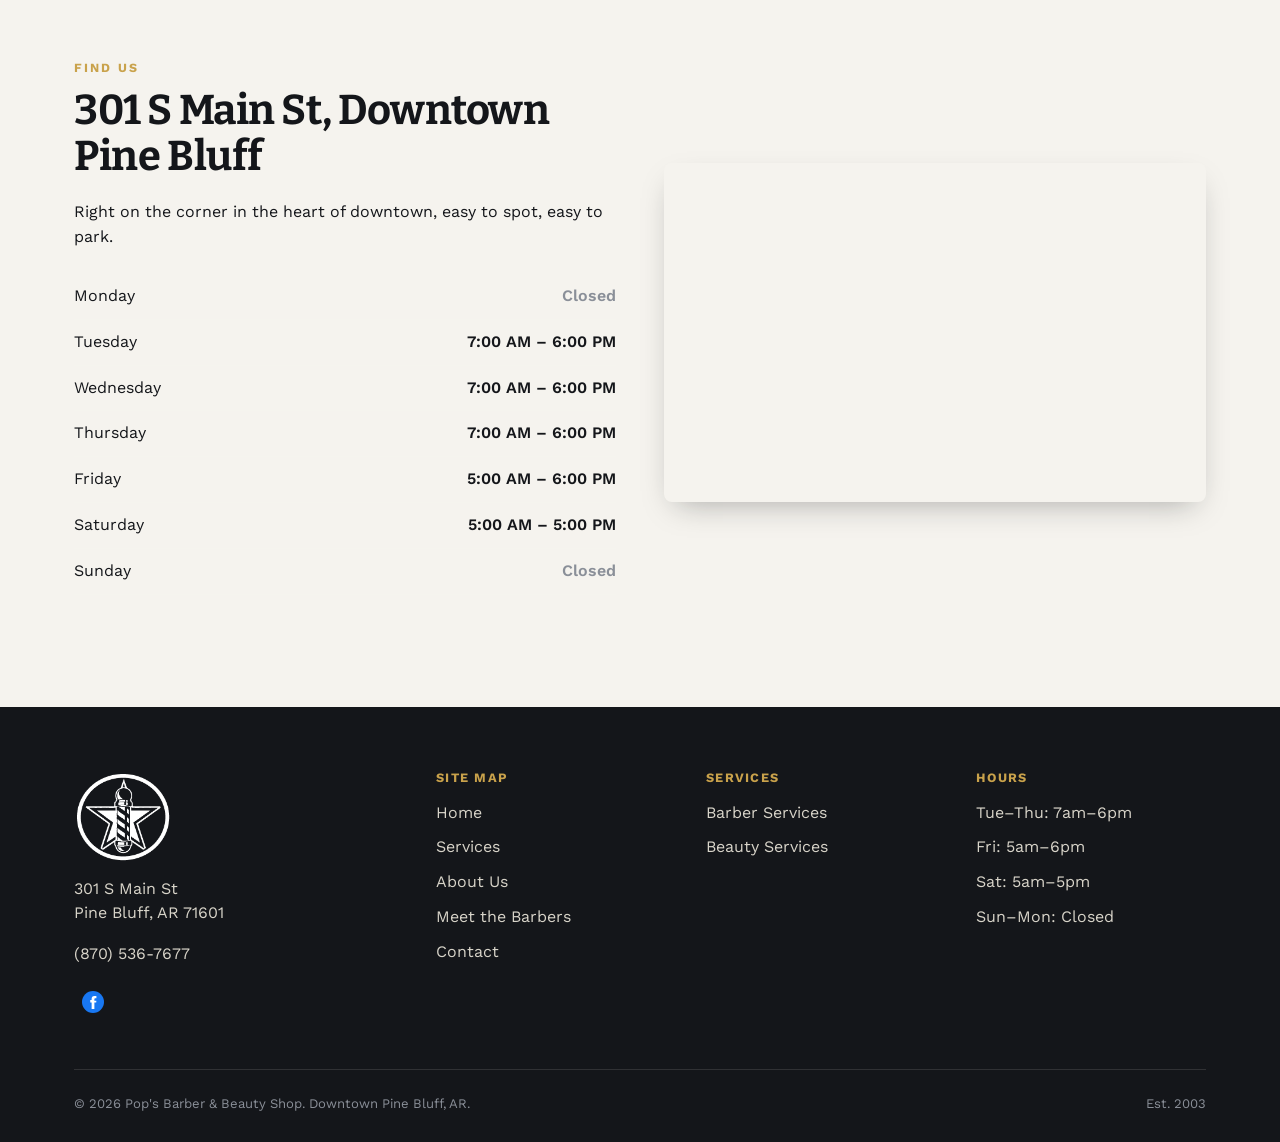
==== commit e0caa2e9: "Add files via upload" ====
--- a/index.html
+++ b/index.html
@@ -129,7 +129,7 @@
 </header>
 
 <!-- ================= HERO ================= -->
-<section class="hero" style="background-image:url('assets/images/interior-wide-shot.webp');">
+<section class="hero" style="background-image:url('assets/images/barber-chair-detail.webp');">
   <div class="hero-inner">
     <h1 class="hero-headline">Downtown Pine Bluff's<br class="mobile-br"> Barbershop Since 2003</h1>
     <p class="hero-sub">Fades, cuts, color, and relaxers from<br class="mobile-br"> a team that's been taking care<br class="mobile-br"> of the community for over 20 years.</p>
--- a/css/style.css
+++ b/css/style.css
@@ -331,7 +331,7 @@
   overflow: hidden;
 }
 @media (max-width: 900px) {
-  .hero { align-items: flex-start; }
+  .hero { align-items: flex-start; background-size: 220% auto; background-position: center center; }
 }
 .hero::before {
   content: "";
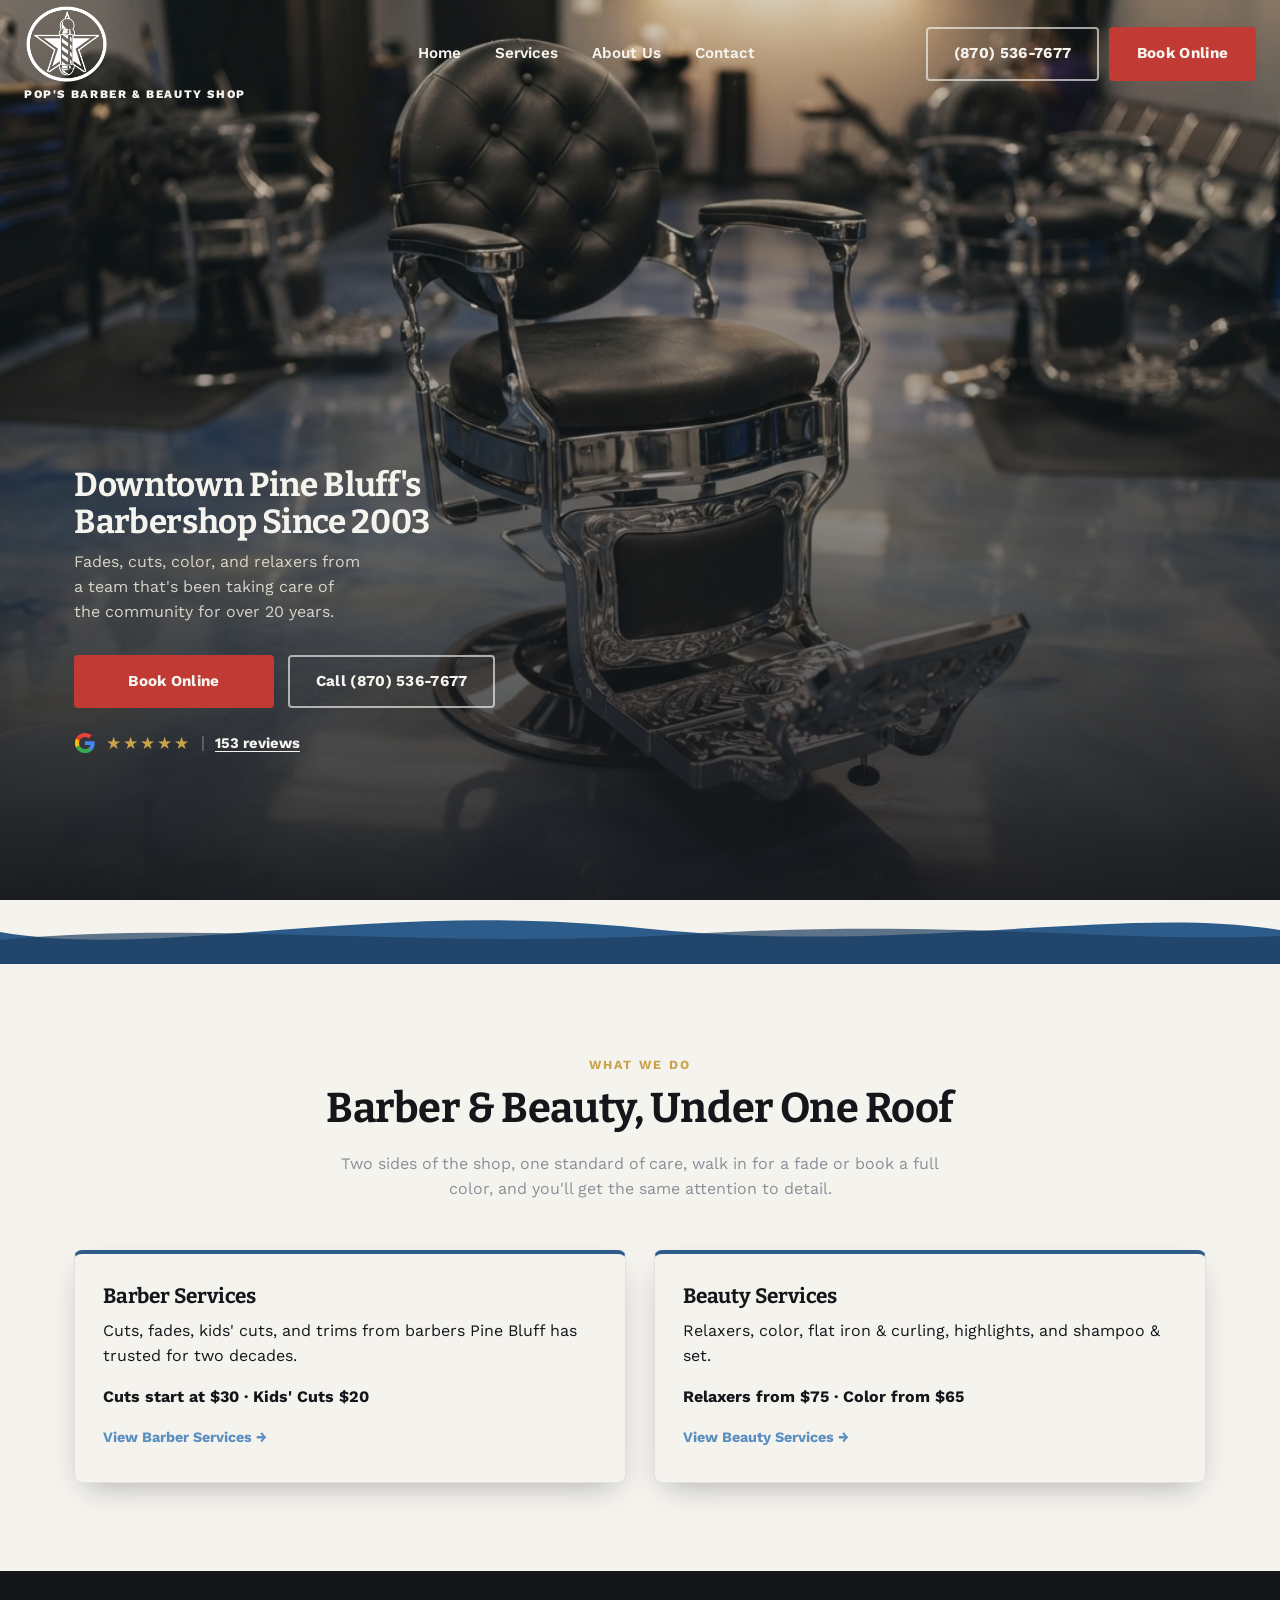
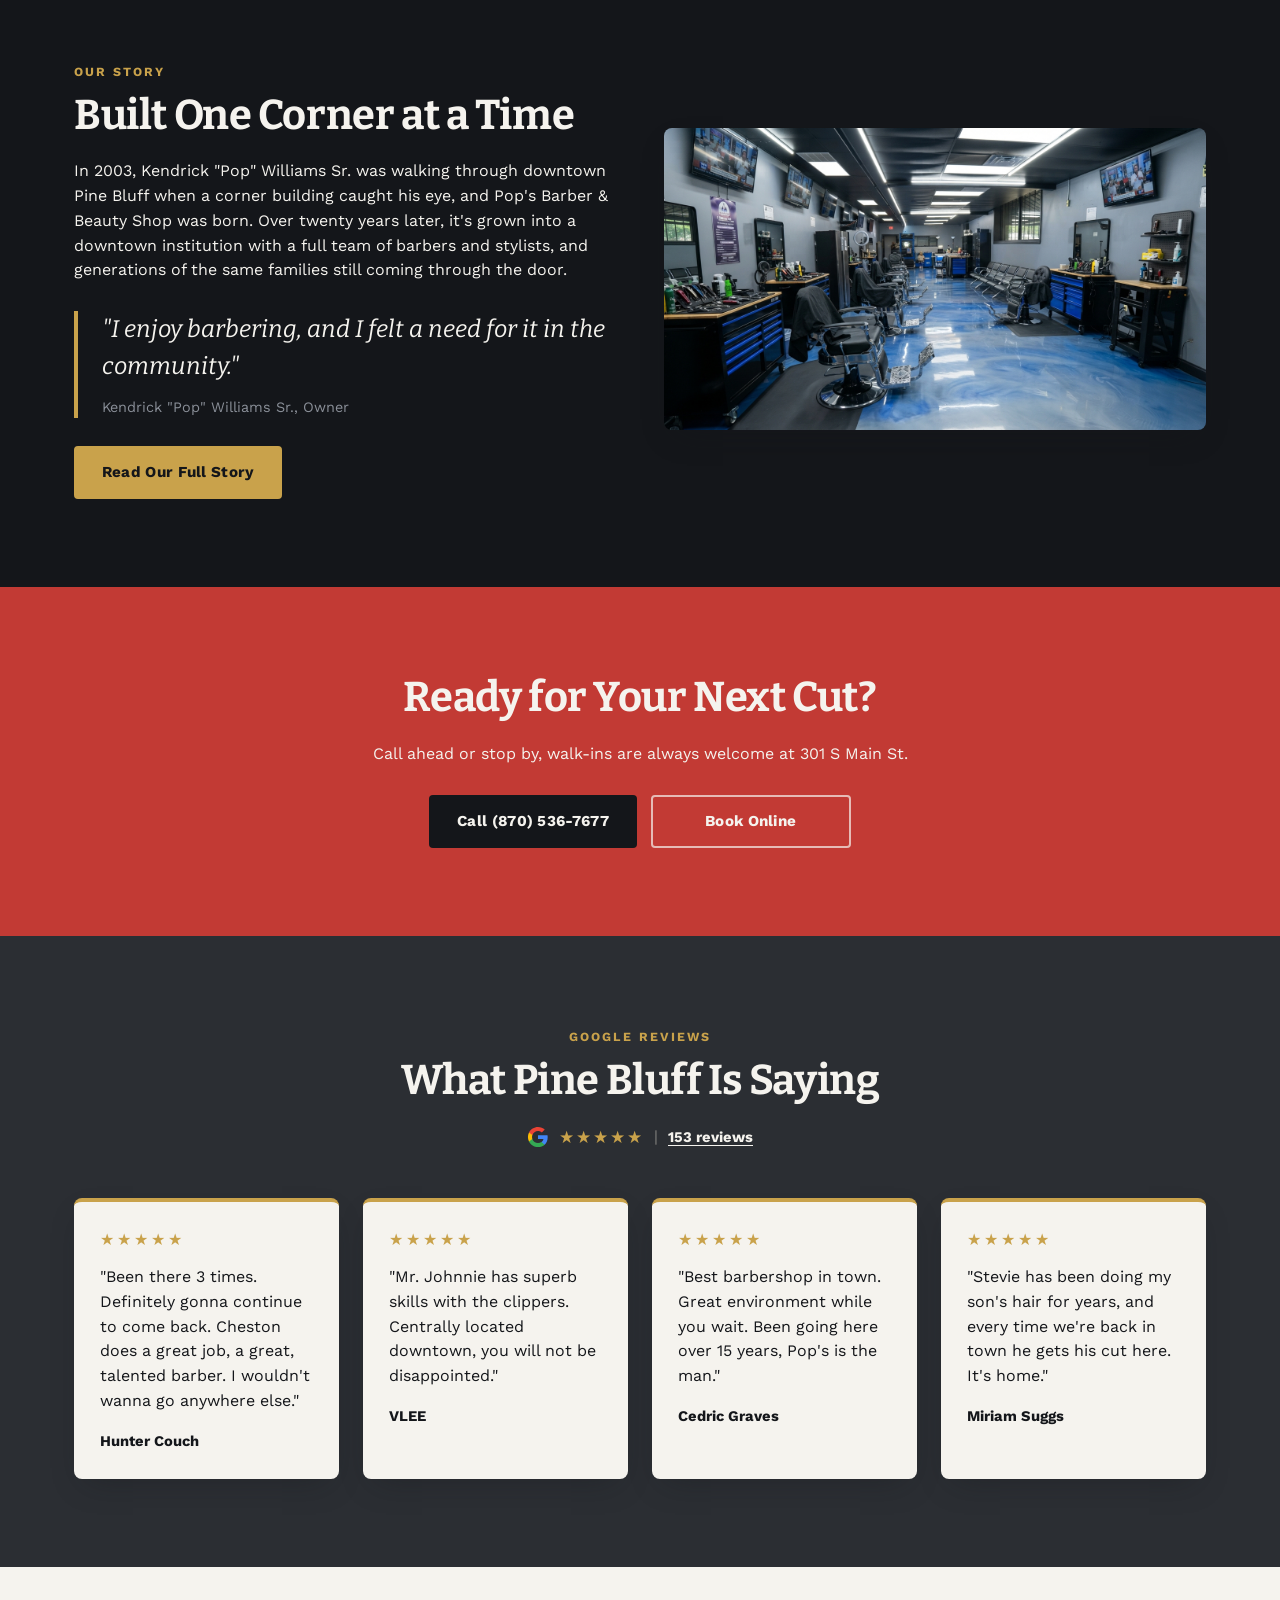
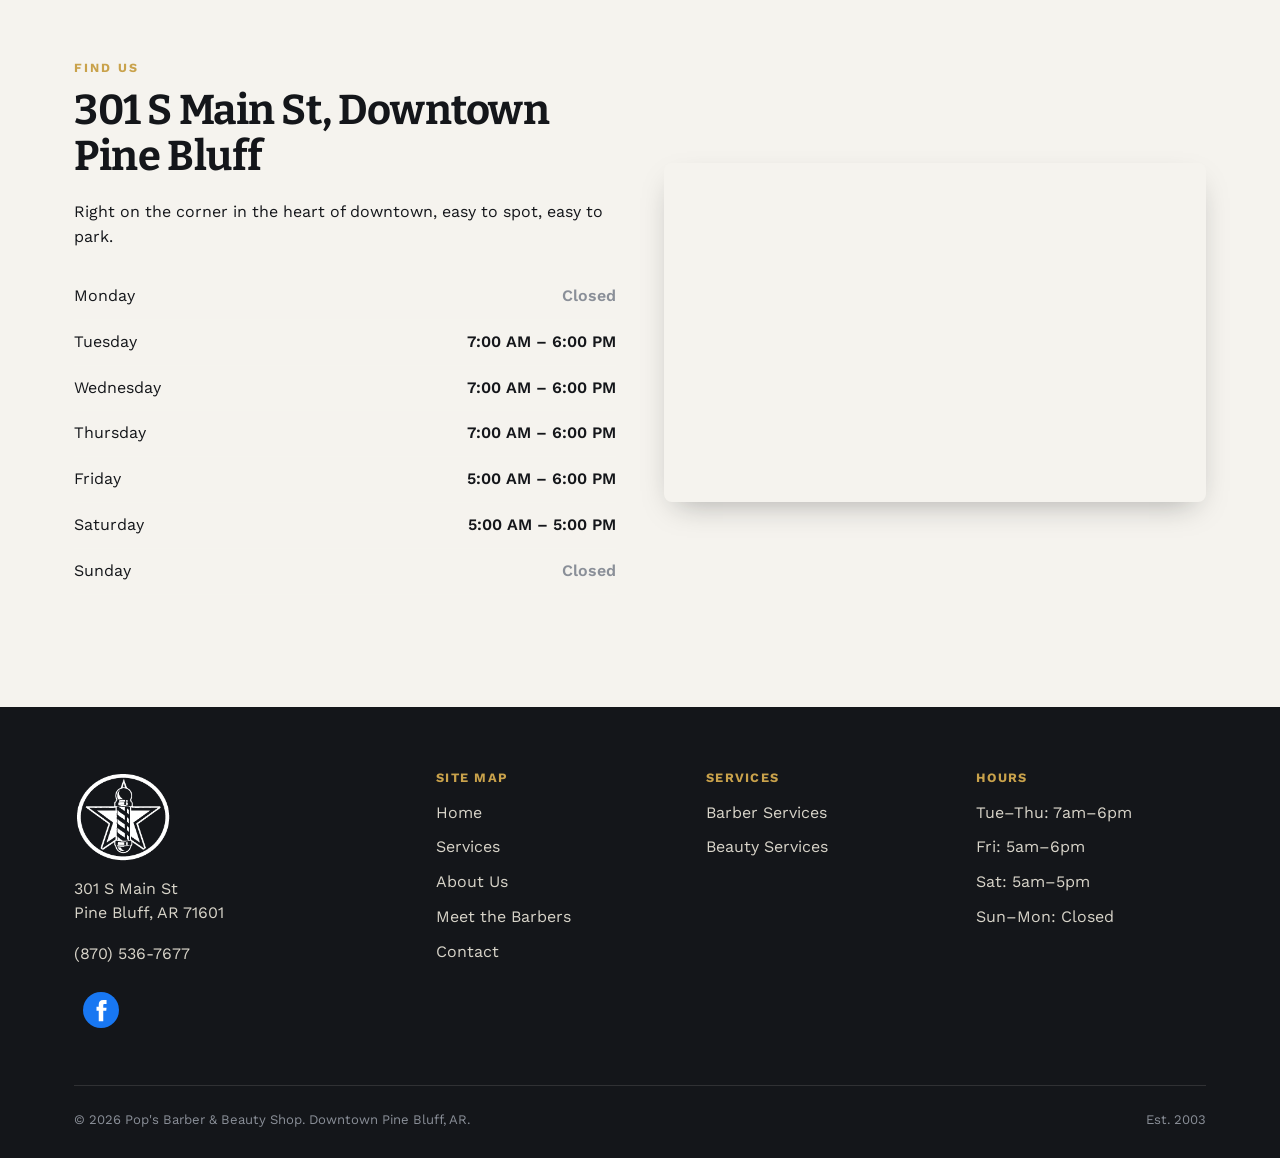
==== commit fdbedf9e: "Add files via upload" ====
--- a/index.html
+++ b/index.html
@@ -166,7 +166,7 @@
       <h2>Barber &amp; Beauty, Under One Roof</h2>
       <p>Two sides of the shop, one standard of care, walk in for a fade or book a full color, and you'll get the same attention to detail.</p>
     </div>
-    <div class="grid-3" style="grid-template-columns: 1fr 1fr;">
+    <div class="services-grid">
       <div class="card">
         <h3>Barber Services</h3>
         <p>Cuts, fades, kids' cuts, and trims from barbers Pine Bluff has trusted for two decades.</p>
@@ -292,7 +292,7 @@
         <p><a href="tel:+18705367677">(870) 536-7677</a></p>
         <div class="footer-social">
           <a href="https://www.facebook.com/PopsShop7677/" aria-label="Pop's on Facebook" target="_blank" rel="noopener" class="fb-link">
-            <svg viewBox="0 0 24 24" width="22" height="22" aria-hidden="true"><circle cx="12" cy="12" r="12" fill="#1877F2"/><path fill="#fff" d="M15.5 12.5h-2v7h-3v-7H9v-2.6h1.5V8.4c0-1.7.9-3 3-3h2.2v2.6h-1.4c-.5 0-.8.3-.8.9v1.6h2.2z"/></svg>
+            <svg viewBox="0 0 24 24" width="36" height="36" aria-hidden="true"><circle cx="12" cy="12" r="12" fill="#1877F2"/><path fill="#fff" d="M15.5 12.5h-2v7h-3v-7H9v-2.6h1.5V8.4c0-1.7.9-3 3-3h2.2v2.6h-1.4c-.5 0-.8.3-.8.9v1.6h2.2z"/></svg>
           </a>
         </div>
       </div>
--- a/css/style.css
+++ b/css/style.css
@@ -328,10 +328,17 @@
   background-color: var(--ink);
   background-size: cover;
   background-position: center;
+  background-repeat: no-repeat;
   overflow: hidden;
 }
 @media (max-width: 900px) {
-  .hero { align-items: flex-start; background-size: 220% auto; background-position: center center; }
+  .hero {
+    align-items: flex-start;
+    background-image: url('../assets/images/hero-mobile.webp') !important;
+    background-size: cover;
+    background-position: center;
+    background-repeat: no-repeat;
+  }
 }
 .hero::before {
   content: "";
@@ -405,9 +412,11 @@
 .section-dark .section-head p, .section-charcoal .section-head p { color: var(--cream-dim); }
 
 .grid-3 { display: grid; grid-template-columns: repeat(3, 1fr); gap: 28px; }
+.services-grid { display: grid; grid-template-columns: 1fr 1fr; gap: 28px; }
 .grid-2 { display: grid; grid-template-columns: 1fr 1fr; gap: 48px; align-items: center; }
 @media (max-width: 860px) {
   .grid-3 { grid-template-columns: 1fr; }
+  .services-grid { grid-template-columns: 1fr; }
   .grid-2 { grid-template-columns: 1fr; gap: 32px; }
 }
 
@@ -559,7 +568,7 @@
 .footer-col a:hover { color: var(--brass-light); }
 .footer-social { display: flex; gap: 12px; margin-top: 16px; }
 .footer-social a.fb-link {
-  width: 38px; height: 38px;
+  width: 54px; height: 54px;
   display: flex; align-items: center; justify-content: center;
   transition: transform 0.15s ease;
 }
